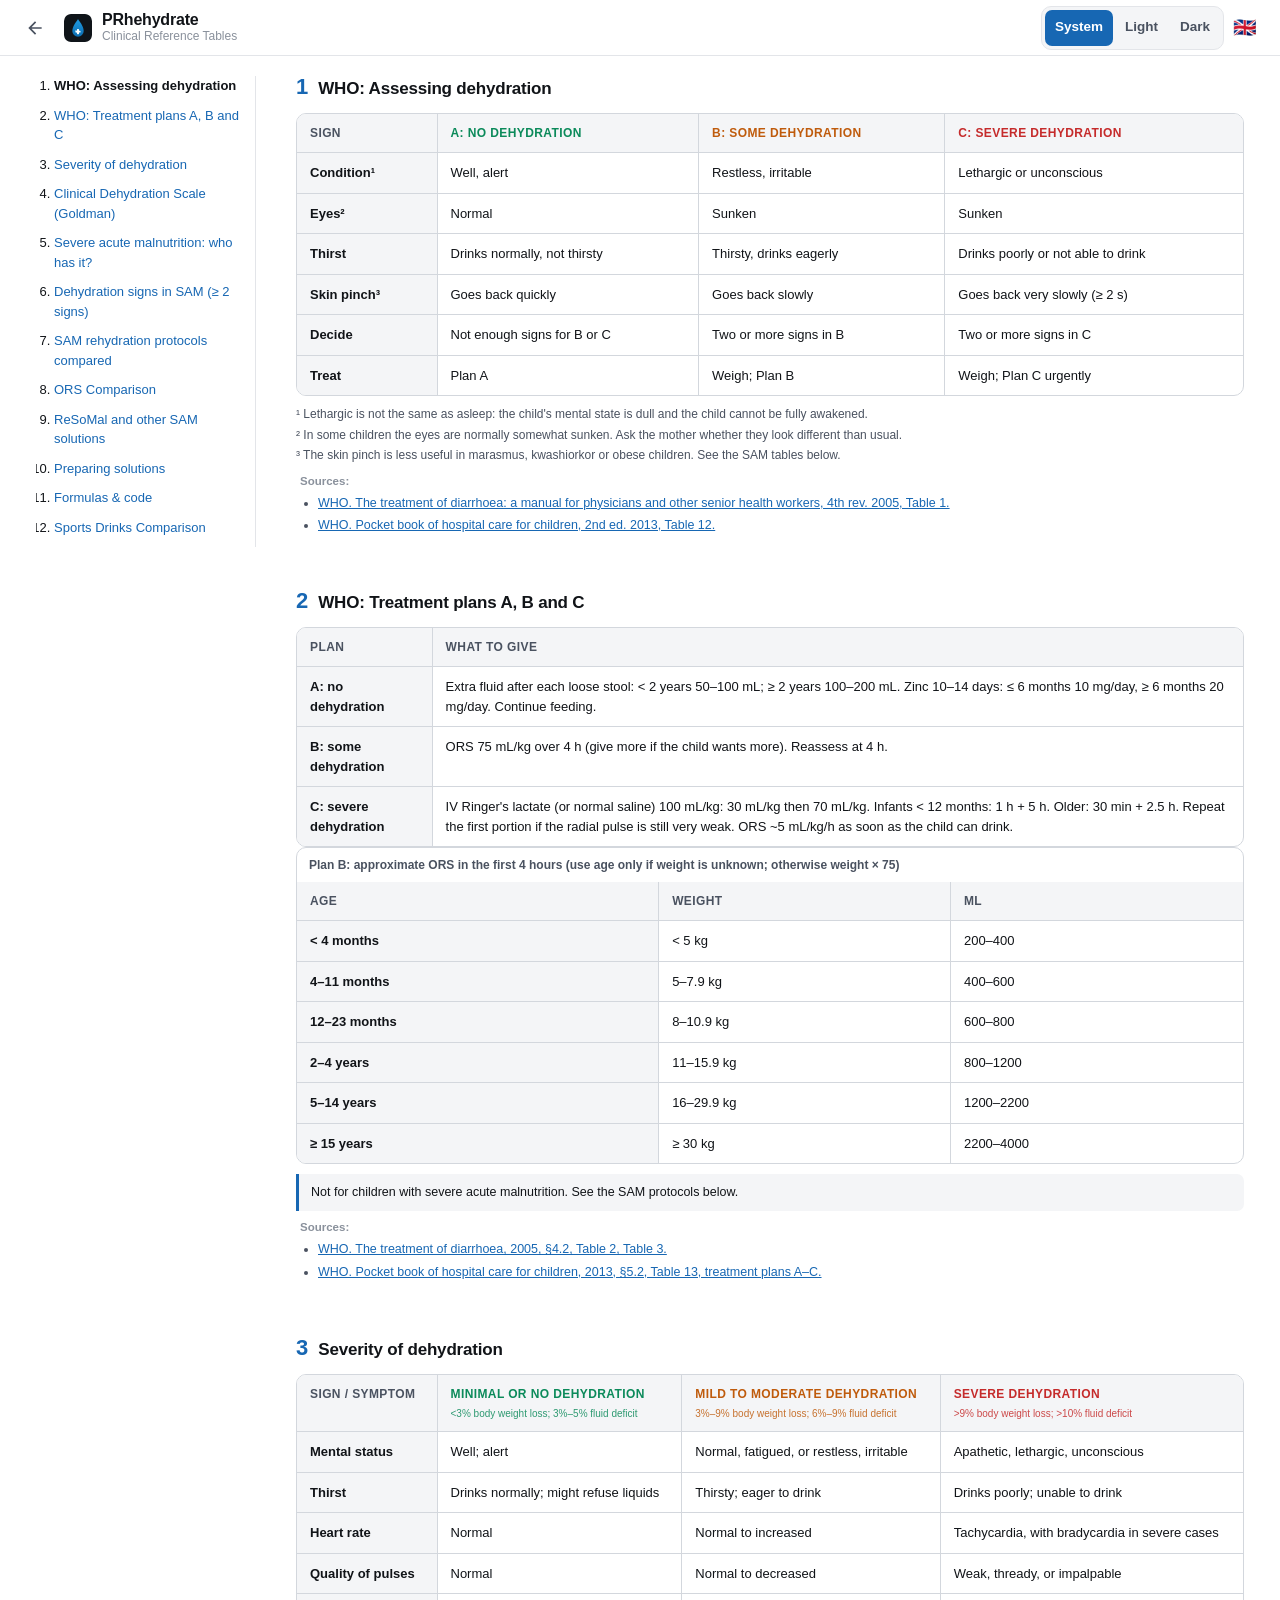
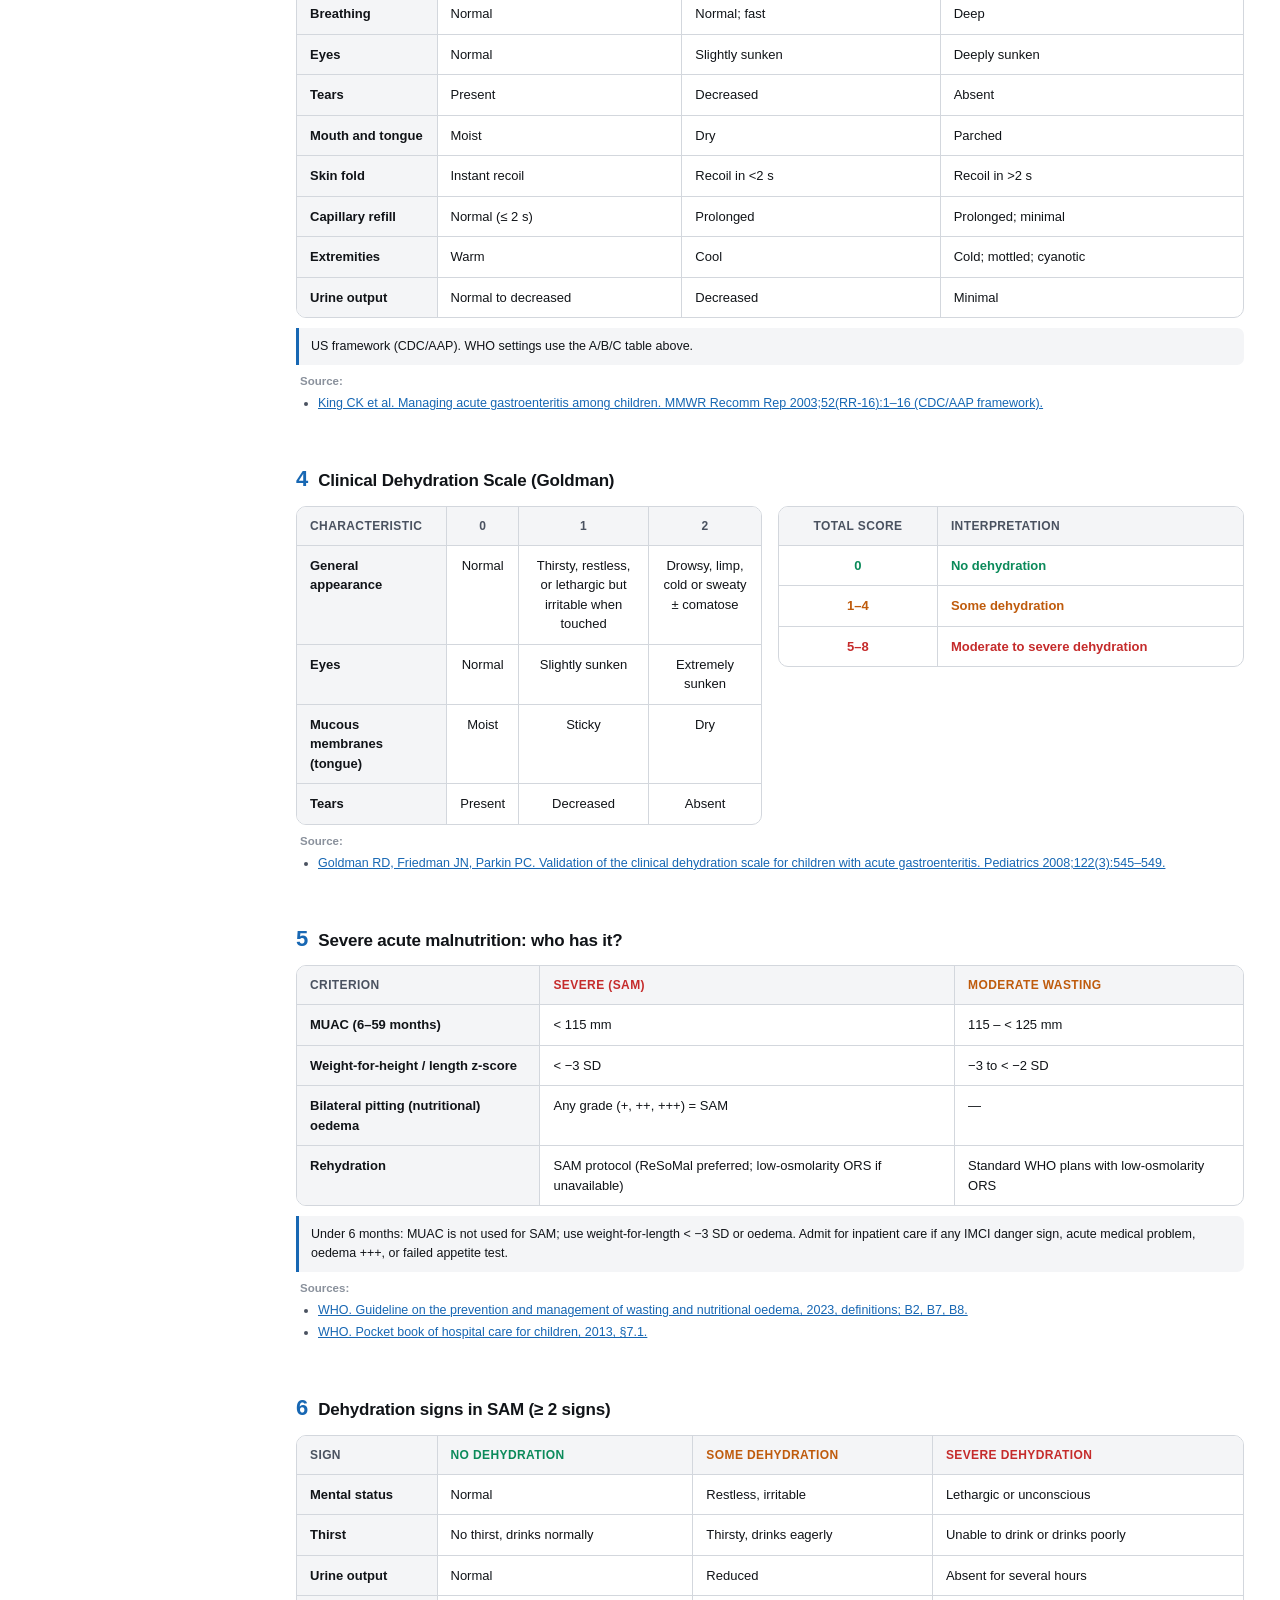
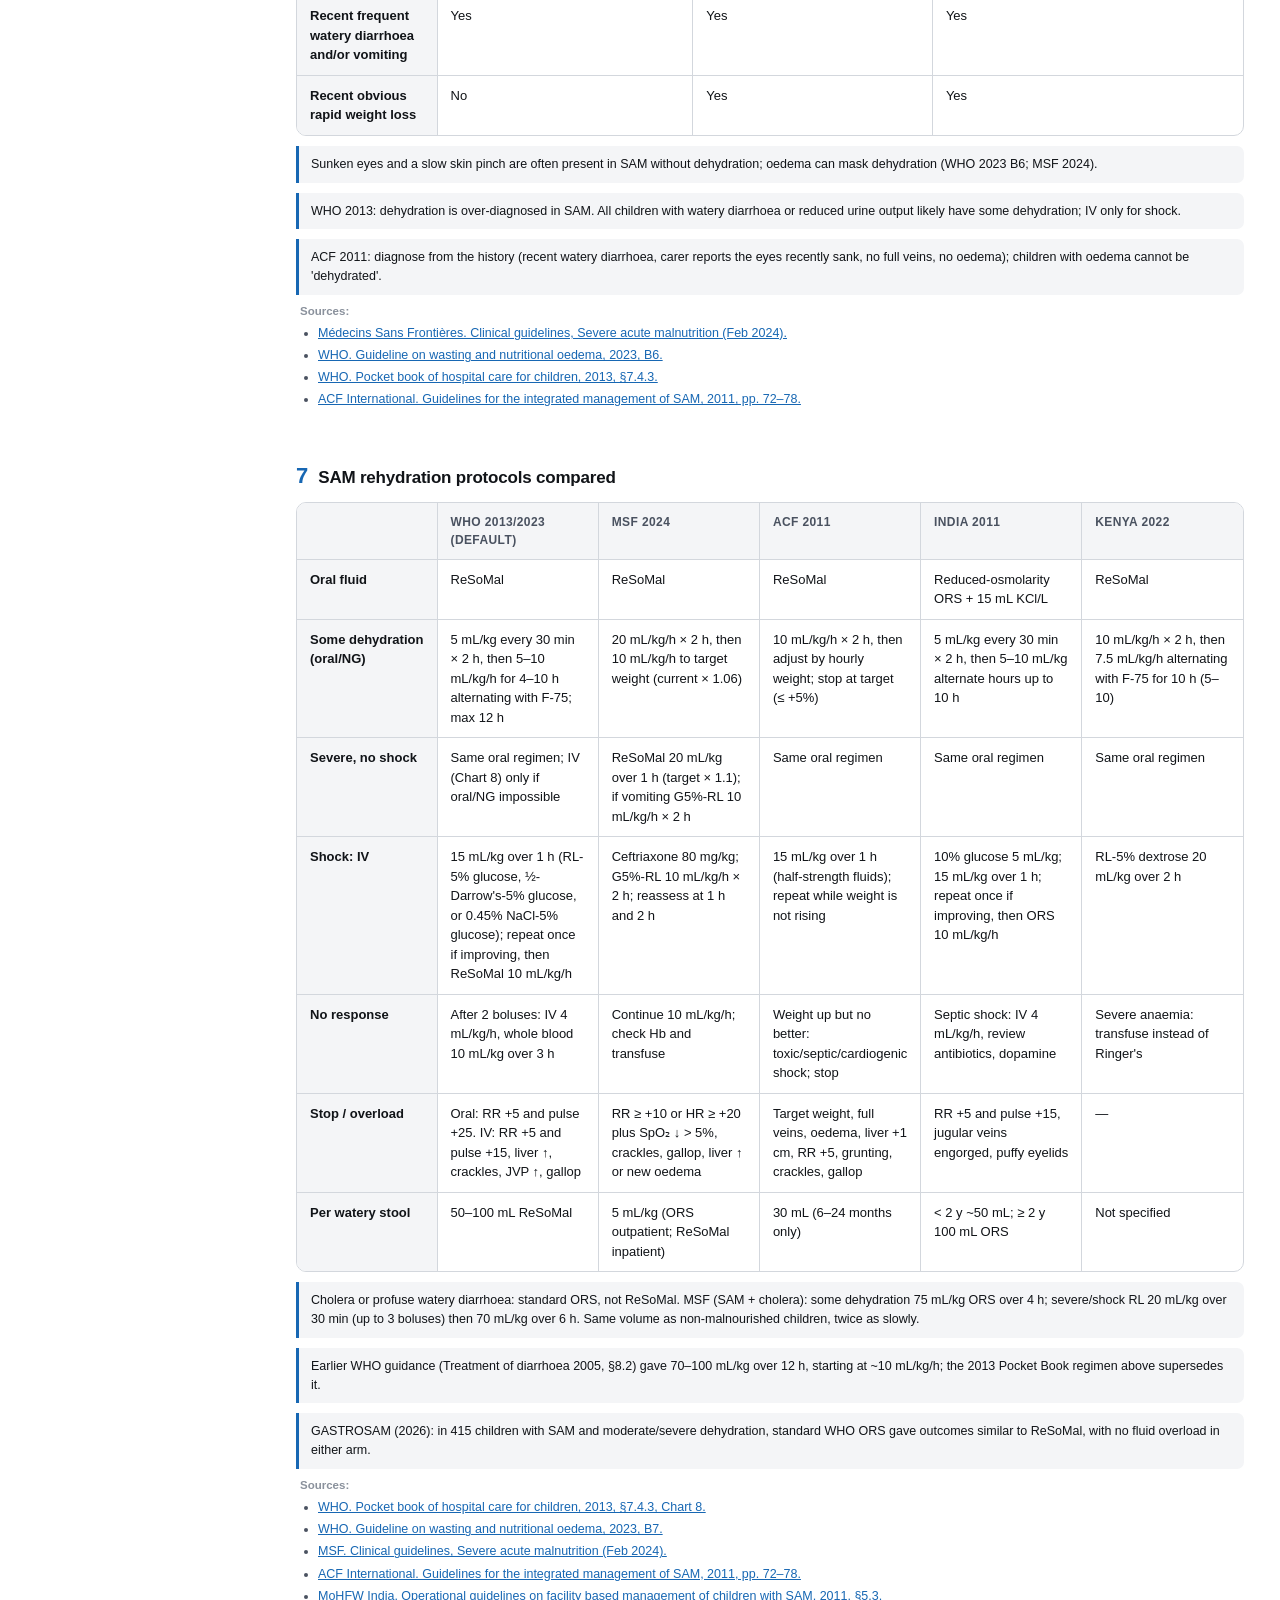
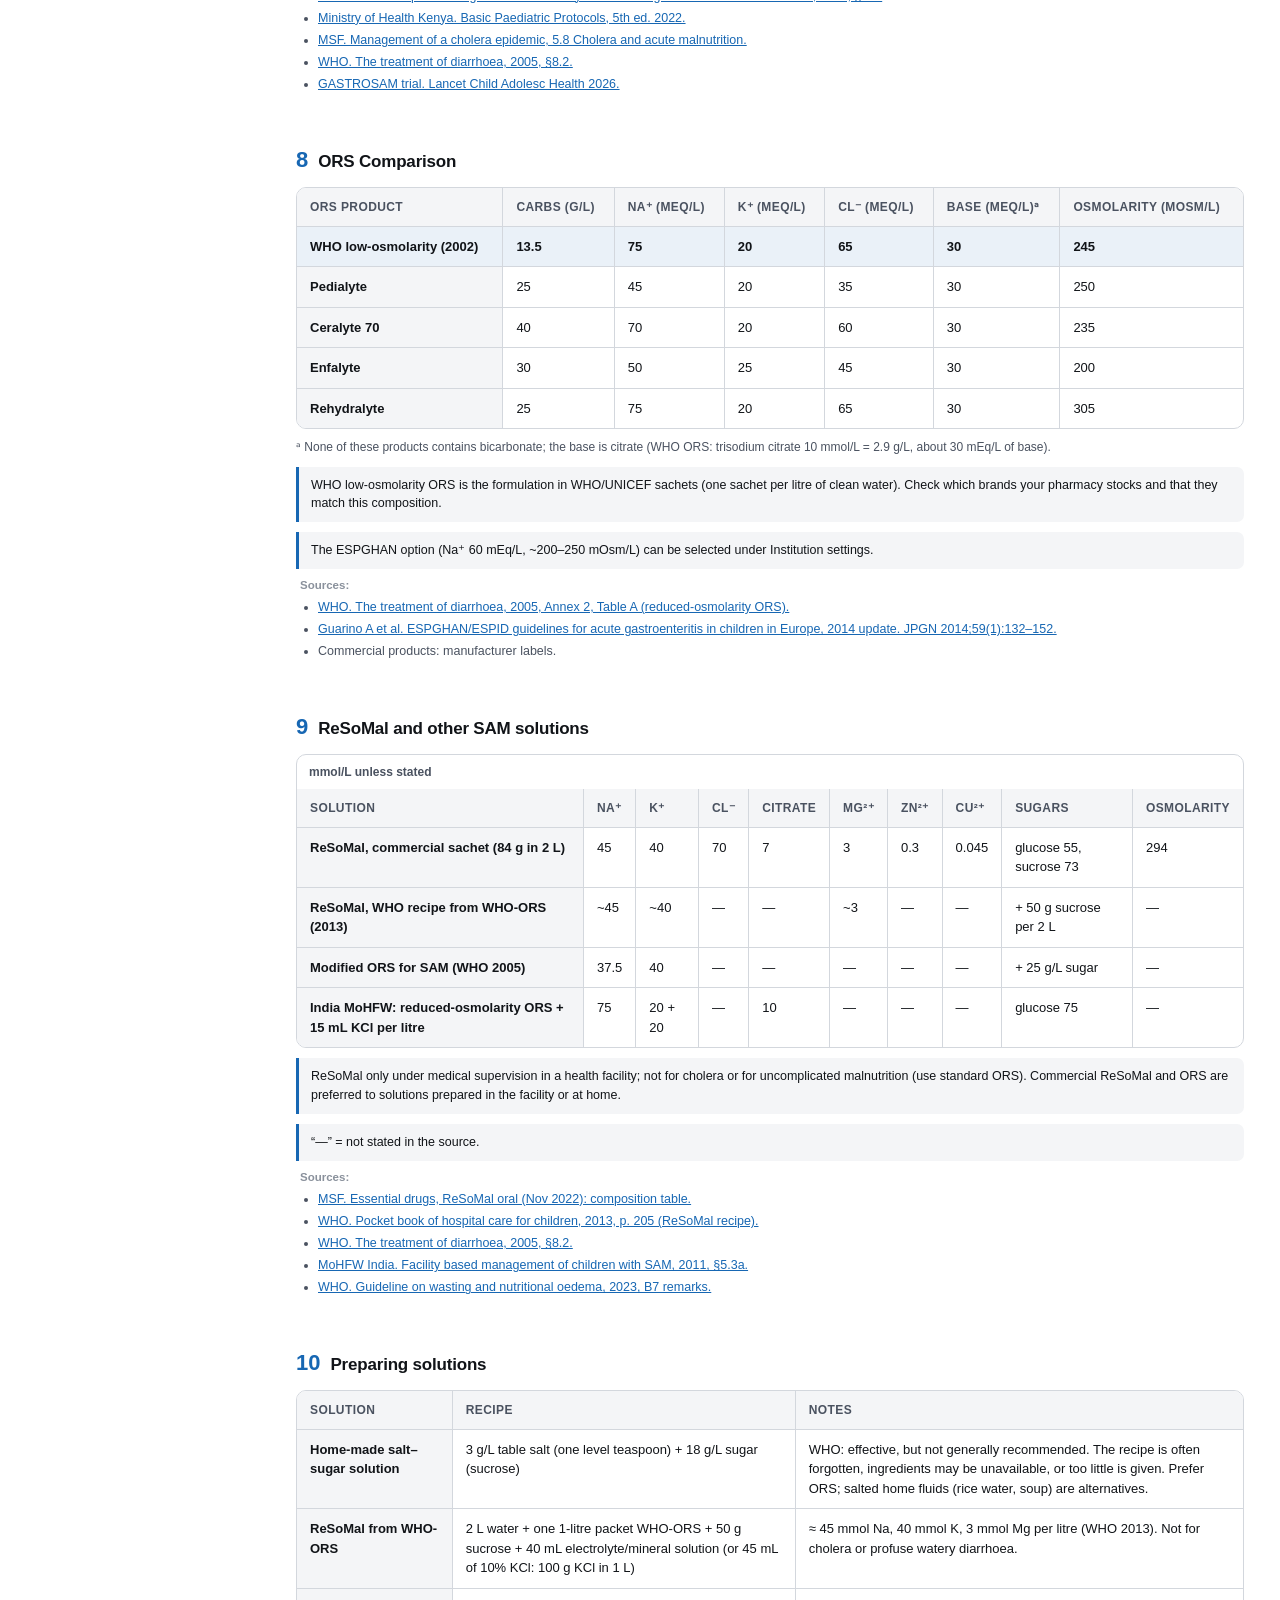
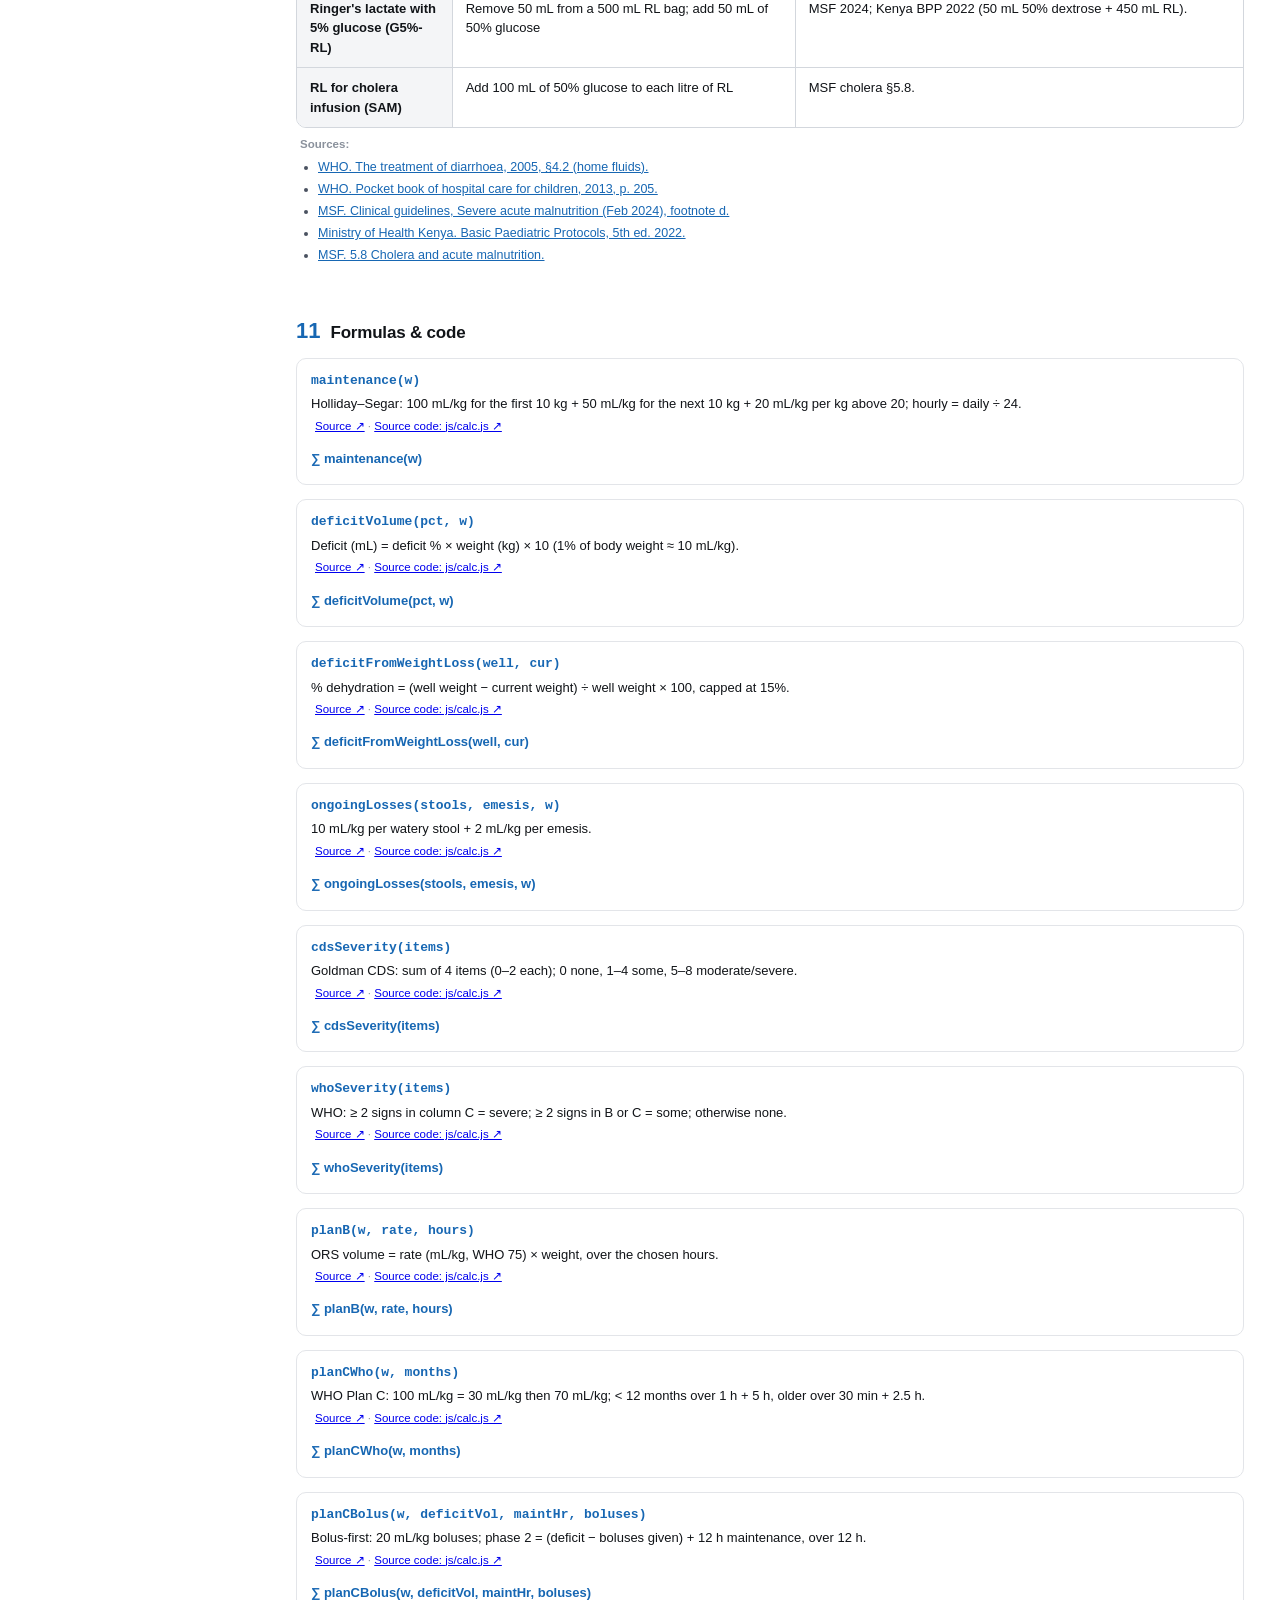
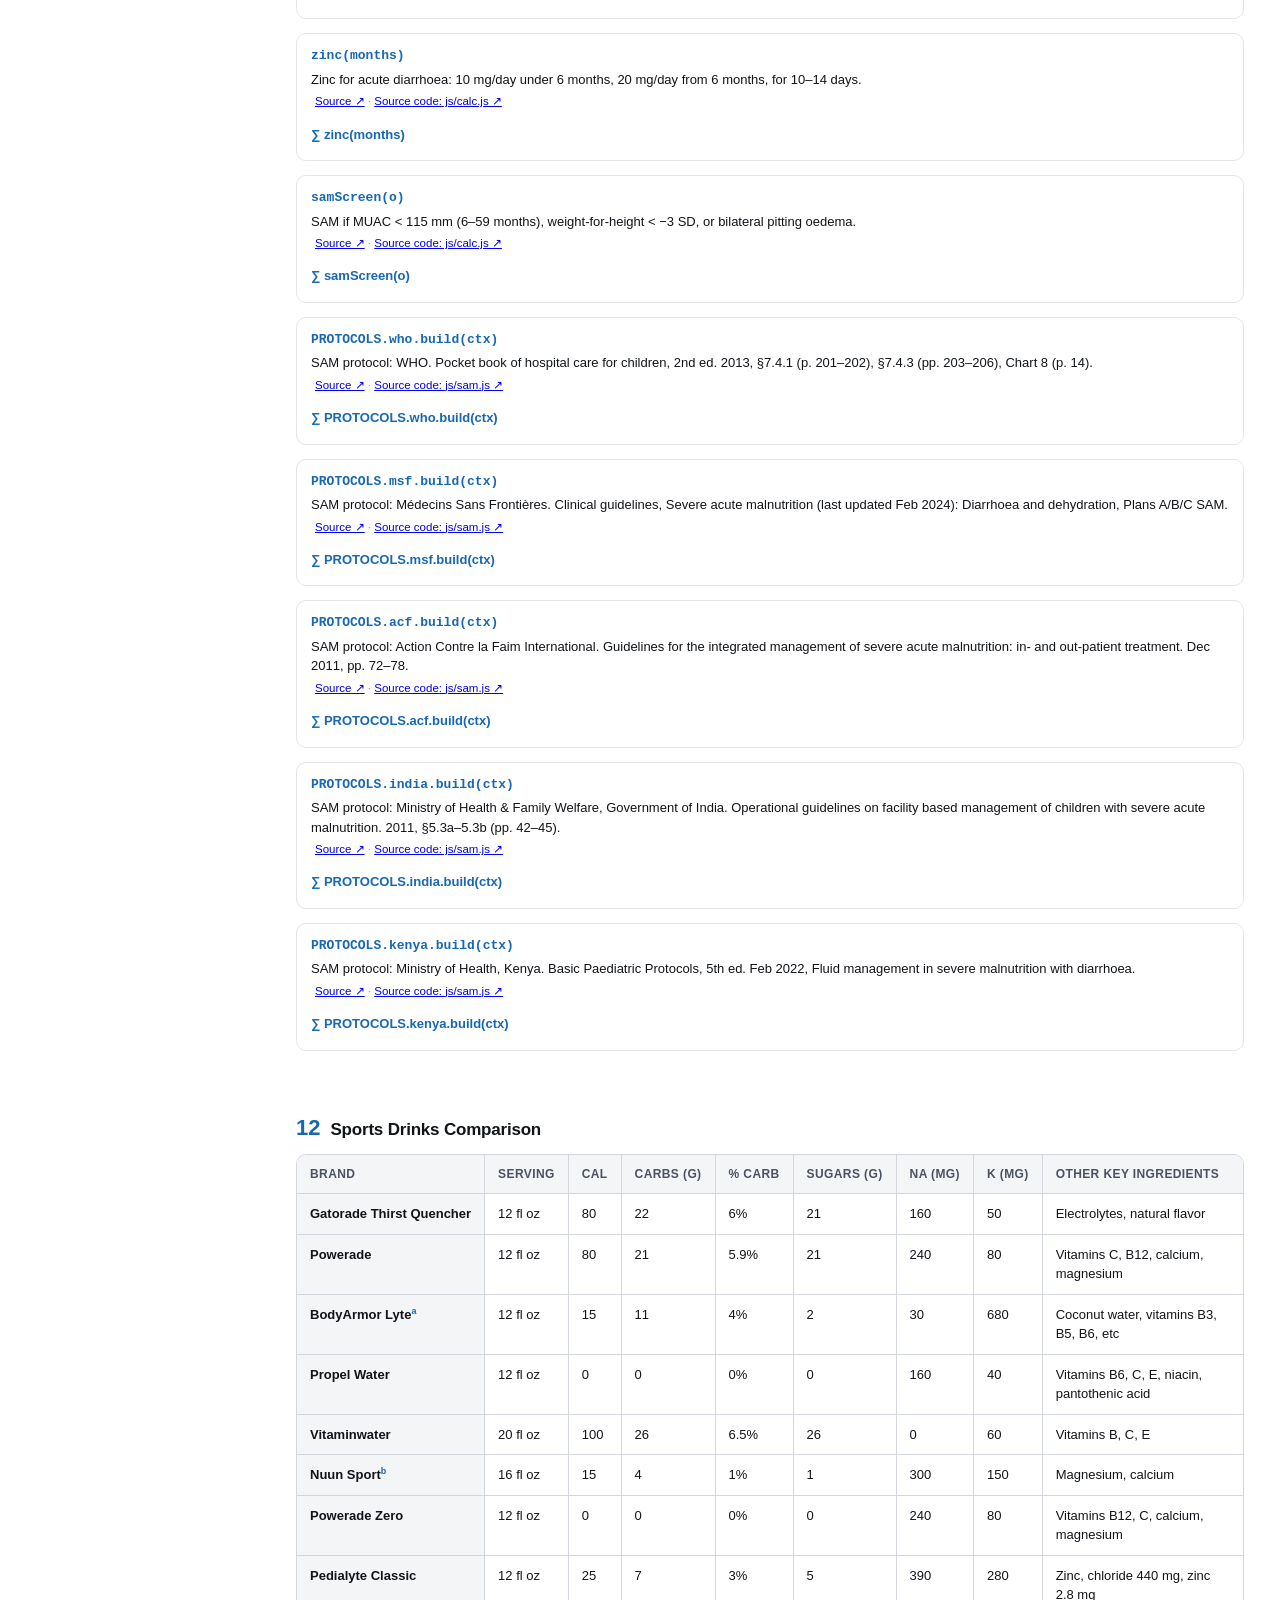
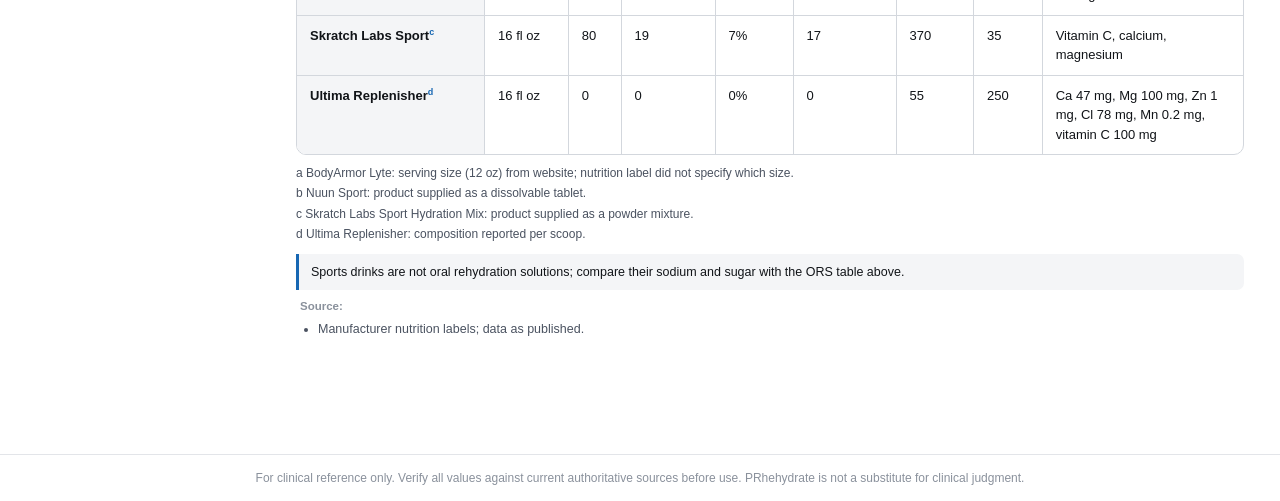
==== tables.html @ 84ca0a50 "v1.9.0: results pane — dose card, checklist, collapsible adjuncts/maintenance/maths, compact red fla" ====
<!DOCTYPE html>
<html lang="en" data-theme="dark">
<head>
  <meta charset="utf-8" />
  <meta name="viewport" content="width=device-width, initial-scale=1, viewport-fit=cover" />
  <meta name="color-scheme" content="light dark" />
  <meta name="theme-color" content="#000000" media="(prefers-color-scheme: dark)" />
  <meta name="theme-color" content="#ffffff" media="(prefers-color-scheme: light)" />
  <meta name="description" content="Clinical reference tables for pediatric dehydration assessment and rehydration, including severe acute malnutrition." />
  <title>Clinical Reference Tables · PRhehydrate</title>
  <link rel="manifest" href="manifest.webmanifest" />
  <link rel="icon" href="icon.svg" type="image/svg+xml" />
  <link rel="apple-touch-icon" href="icon.svg" />
  <link rel="stylesheet" href="css/styles.css?v=1.9.0" />
  <script>
    try { var th = localStorage.getItem("rh.theme") || "system";
      if (th === "system") th = matchMedia("(prefers-color-scheme: light)").matches ? "light" : "dark";
      document.documentElement.setAttribute("data-theme", th); } catch (e) {}
  </script>
</head>
<body>

  <header class="topbar">
    <div class="topbar-left">
      <a href="index.html" class="iconbtn" id="backBtn" aria-label="Back to calculator" title="Back to calculator">
        <svg viewBox="0 0 24 24" aria-hidden="true"><path d="M20 11H7.83l5.59-5.59L12 4l-8 8 8 8 1.41-1.41L7.83 13H20v-2z"/></svg>
      </a>
      <div class="brand">
        <img src="icon.svg" alt="" class="brand-mark" width="28" height="28" />
        <div class="brand-text">
          <span class="brand-name">PRhehydrate</span>
          <span class="brand-tag" id="pageTag">Clinical Reference Tables</span>
        </div>
      </div>
    </div>
    <nav class="topnav" id="topNav" aria-label="Theme and language">
      <div class="segmented small" id="themeSeg" role="group" aria-label="Color theme">
        <button class="seg" data-theme-val="system">System</button>
        <button class="seg" data-theme-val="light">Light</button>
        <button class="seg" data-theme-val="dark">Dark</button>
      </div>
      <button class="langtoggle" id="langBtn" aria-label="Change language">🇬🇧</button>
    </nav>
  </header>

  <div class="tables-page" id="tablesRoot"></div>

  <footer class="foot" id="footText">
    For clinical reference only. Verify all values against current authoritative sources before use. PRhehydrate is not a substitute for clinical judgment.
  </footer>

  <script>
    (function () {
      var STORAGE_KEY = 'rh.theme';

      function applyTheme(val) {
        var html = document.documentElement;
        if (val === 'light') {
          html.setAttribute('data-theme', 'light');
        } else if (val === 'dark') {
          html.setAttribute('data-theme', 'dark');
        } else {
          // system: remove explicit override, let CSS/media query decide
          var prefersDark = window.matchMedia('(prefers-color-scheme: dark)').matches;
          html.setAttribute('data-theme', prefersDark ? 'dark' : 'light');
        }
      }

      function syncSeg(val) {
        var btns = document.querySelectorAll('#themeSeg .seg');
        btns.forEach(function (btn) {
          var match = btn.getAttribute('data-theme-val') === val;
          btn.classList.toggle('active', match);
        });
      }

      function saved() { try { return localStorage.getItem(STORAGE_KEY) || 'system'; } catch (e) { return 'system'; } }

      // Restore saved theme on load
      applyTheme(saved());
      syncSeg(saved());

      // Wire segmented control
      document.getElementById('themeSeg').addEventListener('click', function (e) {
        var btn = e.target.closest('.seg[data-theme-val]');
        if (!btn) return;
        var val = btn.getAttribute('data-theme-val');
        try { localStorage.setItem(STORAGE_KEY, val); } catch (e2) {}
        applyTheme(val);
        syncSeg(val);
      });

      // React to system preference change when in "system" mode
      window.matchMedia('(prefers-color-scheme: dark)').addEventListener('change', function () {
        if (saved() === 'system') applyTheme('system');
      });
    })();
  </script>
  <script src="js/calc.js?v=1.9.0"></script>
  <script src="js/sam.js?v=1.9.0"></script>
  <script src="js/tables-kr.js?v=1.9.0"></script>
  <script src="js/tables-ru.js?v=1.9.0"></script>
  <script src="js/tables-zh.js?v=1.9.0"></script>
  <script src="js/tables.js?v=1.9.0"></script>

</body>
</html>
---- css/styles.css ----
/* PRhehydrate — styles. Theme via [data-theme]; mobile below 768 px. */
:root {
  --bg:          #000000;
  --bg-2:        #0f0f0f;   /* inputs, segmented track */
  --card:        #0c0c0c;   /* overlays (settings, sheet preview) */
  --card-2:      #161616;   /* hover / subtle fill */
  --card-hi:     rgba(255,255,255,0);
  --line:        #262626;
  --line-soft:   #1a1a1a;
  --tline:       #3a3a3a;   /* table rules */
  --text:        #f2f2f2;
  --text-2:      #a3a3a3;
  --text-3:      #6e6e6e;
  --accent:      #d6a645;   /* amber */
  --accent-2:    #c3922f;
  --accent-soft: rgba(214,166,69,.14);
  --on-accent:   #000000;
  --ok:          #4fc77d;
  --ok-soft:     rgba(79,199,125,.12);
  --warn:        #ec8a3c;
  --warn-soft:   rgba(236,138,60,.12);
  --danger:      #ff6b6b;
  --danger-soft: rgba(255,107,107,.12);
  --radius:      14px;
  --radius-s:    10px;
  --radius-xs:   7px;
  --shadow:      0 10px 40px rgba(0,0,0,.6);
  --shadow-s:    none;
  --topbar-h:    56px;
  --col-gap:     0px;
  --pad-x:       max(16px, env(safe-area-inset-left));
  color-scheme: dark;
}
:root[data-theme="light"] {
  --bg:          #ffffff;
  --bg-2:        #f4f5f7;
  --card:        #ffffff;
  --card-2:      #eef0f3;
  --card-hi:     rgba(255,255,255,0);
  --line:        #e3e5e9;
  --line-soft:   #eef0f2;
  --tline:       #d3d7dd;
  --text:        #111418;
  --text-2:      #4a5260;
  --text-3:      #8a919c;
  --accent:      #1767b3;
  --accent-2:    #11528f;
  --accent-soft: rgba(23,103,179,.09);
  --on-accent:   #ffffff;
  --ok:          #0b8a5a;
  --ok-soft:     rgba(11,138,90,.09);
  --warn:        #bf5b0c;
  --warn-soft:   rgba(191,91,12,.09);
  --danger:      #c52b2b;
  --danger-soft: rgba(197,43,43,.08);
  --shadow:      0 10px 40px rgba(17,20,24,.16);
  color-scheme: light;
}

/* ── reset ──────────────────────────────────────────────────── */
*, *::before, *::after { box-sizing: border-box; }
html, body { margin: 0; padding: 0; }
[hidden] { display: none !important; }
body {
  background: var(--bg);
  color: var(--text);
  font: 15px/1.5 -apple-system, BlinkMacSystemFont, "Segoe UI", Roboto,
        "Noto Sans KR", "Apple SD Gothic Neo", sans-serif;
  -webkit-font-smoothing: antialiased;
  min-height: 100dvh;
  display: flex;
  flex-direction: column;
}
button { font: inherit; color: inherit; }
:focus-visible { outline: 2px solid var(--accent); outline-offset: 2px; }

/* ── topbar ──────────────────────────────────────────────────── */
.topbar {
  position: sticky; top: 0; z-index: 20;
  height: var(--topbar-h);
  display: flex; align-items: center; justify-content: space-between;
  gap: 12px;
  padding: 0 var(--pad-x);
  background: color-mix(in srgb, var(--bg) 92%, transparent);
  backdrop-filter: blur(14px);
  -webkit-backdrop-filter: blur(14px);
  border-bottom: 1px solid var(--line);
}
.brand, .topbar-left { display: flex; align-items: center; gap: 10px; min-width: 0; }
.brand-mark { border-radius: 7px; flex: none; }
.brand-text { display: flex; flex-direction: column; min-width: 0; }
.brand-name { font-size: 16px; font-weight: 700; letter-spacing: -.2px; line-height: 1.2; color: var(--text); }
.brand-tag {
  font-size: 12px; color: var(--text-3); white-space: nowrap;
  overflow: hidden; text-overflow: ellipsis; line-height: 1.3;
}
.inst-tag { color: var(--text-2); font-weight: 600; }
.inst-tag:not([hidden]) + .app-tag { display: none; }

.topnav { display: flex; align-items: center; gap: 2px; flex: none; }
.iconbtn {
  display: grid; place-items: center; width: 38px; height: 38px;
  border: 0; border-radius: 10px; background: transparent;
  color: var(--text-2); cursor: pointer; transition: color .15s, background .15s;
}
.iconbtn svg { width: 20px; height: 20px; fill: currentColor; }
.iconbtn:hover { background: var(--card-2); color: var(--text); }
.langtoggle {
  height: 38px; min-width: 38px; padding: 0 6px; border-radius: 10px;
  border: 0; background: transparent;
  font-size: 19px; line-height: 1; cursor: pointer;
}
.langtoggle:hover { background: var(--card-2); }

/* ── layout ──────────────────────────────────────────────────── */
.layout {
  flex: 1;
  width: 100%; max-width: 1240px; margin: 0 auto;
  display: grid;
  grid-template-columns: minmax(300px, 380px) minmax(0, 1fr);
  align-items: start;
  padding: 0 var(--pad-x);
}
.col { min-width: 0; }
.col-input {
  position: sticky; top: var(--topbar-h);
  max-height: calc(100dvh - var(--topbar-h));
  overflow-y: auto; overscroll-behavior: contain;
  padding: 24px 28px 0 0;
  border-right: 1px solid var(--line);
  scrollbar-width: thin; scrollbar-color: var(--line) transparent;
}
.col-results { padding: 24px 0 48px 36px; }
@media (min-width: 768px) and (max-width: 1023px) {
  .layout { grid-template-columns: 300px minmax(0, 1fr); }
  .col-input { padding-right: 20px; }
  .col-results { padding-left: 24px; }
}

/* ── sections ── */
.card { background: none; border: 0; padding: 0; box-shadow: none; }
.card-h { margin: 0 0 16px; font-size: 20px; font-weight: 700; letter-spacing: -.3px; color: var(--text); }
.sub-h { margin: 0 0 4px; font-size: 13px; font-weight: 700; color: var(--text); }

/* ── fields ──────────────────────────────────────────────────── */
.grid2 { display: grid; grid-template-columns: 1fr 1fr; gap: 12px; }
.field { display: flex; flex-direction: column; gap: 6px; margin-bottom: 18px; }
.field.full { width: 100%; margin-bottom: 0; }
.field-l { font-size: 13px; font-weight: 600; color: var(--text-2); }
.hint { font-size: 12.5px; color: var(--text-3); margin: 0; line-height: 1.45; }

.inputwrap {
  display: flex; align-items: stretch;
  background: var(--bg-2); border: 1px solid var(--line); border-radius: var(--radius-s);
  transition: border-color .15s, box-shadow .15s;
}
.inputwrap:focus-within { border-color: var(--accent); box-shadow: 0 0 0 3px var(--accent-soft); }
input[type="number"], input[type="text"], select {
  width: 100%; min-width: 0; height: 44px;
  background: var(--bg-2); color: var(--text);
  border: 1px solid var(--line); border-radius: var(--radius-s);
  padding: 0 12px; font: inherit; font-size: 16px; outline: none;
  transition: border-color .15s, box-shadow .15s;
  -webkit-appearance: none; appearance: none;
}
input[type="number"]:focus, input[type="text"]:focus, select:focus {
  border-color: var(--accent); box-shadow: 0 0 0 3px var(--accent-soft);
}
input::placeholder { color: var(--text-3); }
.inputwrap input { border: 0; background: transparent; box-shadow: none !important; }
.suffix, .suffix-select {
  display: grid; place-items: center; padding: 0 12px; flex: none;
  color: var(--text-3); font-size: 14px; font-weight: 600;
}
.suffix-select {
  width: auto; height: auto; border: 0; border-left: 1px solid var(--line);
  border-radius: 0; background: transparent; cursor: pointer; padding: 0 12px;
  font-size: 14px;
}
.suffix-select:focus { box-shadow: none; }
select:not(.suffix-select) {
  padding-right: 32px;
  background-image: linear-gradient(45deg, transparent 50%, var(--text-3) 50%), linear-gradient(-45deg, transparent 50%, var(--text-3) 50%);
  background-position: right 16px center, right 11px center;
  background-size: 5px 5px; background-repeat: no-repeat;
}
.range { width: 100%; padding: 10px 0; accent-color: var(--accent); }
input[type="number"]::-webkit-inner-spin-button, input[type="number"]::-webkit-outer-spin-button { -webkit-appearance: none; margin: 0; }
input[type="number"] { -moz-appearance: textfield; }

/* ── segmented ───────────────────────────────────────────────── */
.segmented {
  display: flex; flex-wrap: wrap; gap: 2px;
  background: var(--bg-2); padding: 3px;
  border-radius: var(--radius-s); border: 1px solid var(--line);
}
.segmented:not(#langSeg) { flex-wrap: nowrap; }
.segmented .seg { flex: 1 1 auto; }
#langSeg .seg { padding: 6px 8px; font-size: 18px; line-height: 1; min-width: 36px; }
.method-seg { display: grid; grid-template-columns: 1fr 1fr; }
.seg {
  min-height: 36px; padding: 6px 10px; border: 0; border-radius: var(--radius-xs);
  background: transparent; color: var(--text-2);
  font-size: 13.5px; font-weight: 600; cursor: pointer;
  transition: background .12s, color .12s; text-align: center; line-height: 1.25;
}
.seg:hover { color: var(--text); background: var(--card-2); }
.seg.active { background: var(--accent); color: var(--on-accent); }
.method-seg .seg { white-space: normal; overflow-wrap: anywhere; }

/* ── SAM screen ──────────────────────────────────────────────── */
.sam-screen { margin: 4px 0 22px; padding-top: 18px; border-top: 1px solid var(--line); }
.sam-screen[hidden] { display: none; }
.sam-screen > .hint { margin-bottom: 14px; }
.sam-muac .inputwrap { max-width: 180px; }
.sam-status { display: flex; flex-direction: column; gap: 3px; margin: -4px 0 4px; font-size: 13px; line-height: 1.45; }
.sam-status:empty { display: none; }
.sam-status strong { font-weight: 700; }
.sam-status.st-pos strong        { color: var(--danger); }
.sam-status.st-neg strong        { color: var(--ok); }
.sam-status.st-incomplete strong { color: var(--text-2); }
.sam-extra { margin-top: 16px; }
.sam-extra[hidden] { display: none; }
.sam-warn { margin: 0 0 16px; padding-left: 10px; border-left: 2px solid var(--warn); color: var(--text-2); }

/* ── severity method + scales ────────────────────────────────── */
.method-seg + * { margin-top: 0; }
.method-panel { margin: 0 0 8px; padding-top: 14px; border-top: 1px solid var(--line); }
.method-panel > .sub-h { display: none; }
.scale { display: flex; flex-direction: column; gap: 18px; margin-top: 14px; }
.scale-item > .si-label { display: block; font-size: 13px; font-weight: 600; color: var(--text-2); margin-bottom: 6px; }
.opts { display: flex; flex-direction: column; gap: 2px; }
.opt {
  display: flex; gap: 12px; align-items: center;
  min-height: 42px; padding: 8px 12px; border-radius: var(--radius-xs);
  cursor: pointer; transition: background .12s;
}
.opt:hover { background: var(--card-2); }
.opt input[type="radio"] { margin: 0; accent-color: var(--accent); flex: none; width: 18px; height: 18px; cursor: pointer; }
.opt.sel { background: var(--accent-soft); }
.opt-t  { font-size: 14.5px; color: var(--text); flex: 1; line-height: 1.35; }
.opt-pt { font-size: 12px; font-weight: 700; color: var(--text-3); flex: none; font-variant-numeric: tabular-nums; }
.opt.sel .opt-pt { color: var(--accent); }
.scorebar {
  display: flex; justify-content: space-between; align-items: baseline;
  margin-top: 14px; padding-top: 12px; border-top: 1px solid var(--line);
  font-size: 13px; font-weight: 600; color: var(--text-2);
}
.scorebar strong { font-size: 20px; color: var(--text); font-variant-numeric: tabular-nums; }

/* ── ongoing losses ──────────────────────────────────────────── */
.losses { margin: 6px 0 0; border-top: 1px solid var(--line); }
.losses summary {
  cursor: pointer; padding: 14px 0; font-size: 13.5px; font-weight: 600;
  color: var(--text-2); list-style: none; display: flex; align-items: center; gap: 8px;
}
.losses summary::-webkit-details-marker { display: none; }
.losses summary::before {
  content: ''; width: 7px; height: 7px; flex: none;
  border-right: 1.5px solid currentColor; border-bottom: 1.5px solid currentColor;
  transform: rotate(-45deg); transition: transform .15s;
}
.losses[open] summary::before { transform: rotate(45deg); }
.losses[open] summary { color: var(--text); }
.losses .grid2 { margin-top: 2px; }
.losses > .hint { margin: -6px 0 14px; }

/* ── buttons ─────────────────────────────────────────────────── */
.actions {
  position: sticky; bottom: 0; z-index: 5;
  display: flex; gap: 10px; margin: 8px 0 0; padding: 14px 0 24px;
  background: linear-gradient(to bottom, transparent, var(--bg) 14px);
}
.btn {
  appearance: none; display: inline-flex; align-items: center; justify-content: center; gap: 6px;
  min-height: 44px; padding: 0 18px; border-radius: var(--radius-s);
  border: 1px solid var(--line); background: transparent; color: var(--text);
  font-size: 15px; font-weight: 600; cursor: pointer; white-space: nowrap;
  transition: background .12s, border-color .12s, color .12s;
}
.btn:hover { background: var(--card-2); }
.btn.small { min-height: 36px; padding: 0 14px; font-size: 13.5px; }
.btn.primary { background: var(--accent); border-color: var(--accent); color: var(--on-accent); }
.btn.primary:hover { background: var(--accent-2); border-color: var(--accent-2); }
.actions .btn.primary { flex: 1; }
.btn.ghost:hover { border-color: var(--text-3); }

/* ── results ─────────────────────────────────────────────────── */
.results-head { display: flex; justify-content: flex-end; }
.results-head:has(.results-btns > :not([hidden])) { margin-bottom: 18px; }
.empty { color: var(--text-3); font-size: 15px; padding: 56px 8px; text-align: center; line-height: 1.6; margin: 0; }
.sam-msg { color: var(--text-2); }

.plan-inst { color: var(--text-3); font-size: 13px; font-weight: 600; margin-bottom: 14px; }

/* severity */
.sev-banner { margin: 0 0 6px; }
.sev-banner .sev-name { font-size: 26px; font-weight: 750; line-height: 1.2; letter-spacing: -.4px; }
.sev-banner .sev-sub  { font-size: 13px; color: var(--text-3); margin-top: 4px; }
.sev-none .sev-name { color: var(--ok); }
.sev-some .sev-name { color: var(--warn); }
.sev-severe .sev-name, .sev-sam .sev-name { color: var(--danger); }
.sam-note { color: var(--text-3); margin: 4px 0 0; }

/* metrics */
.metrics {
  display: grid; grid-template-columns: repeat(auto-fit, minmax(128px, 1fr));
  gap: 16px 24px; margin: 22px 0 6px; padding: 18px 0; border-block: 1px solid var(--line);
}
.metric .m-l { font-size: 12.5px; color: var(--text-3); font-weight: 500; line-height: 1.3; }
.metric .m-v { font-size: 24px; font-weight: 700; margin-top: 4px; line-height: 1.1; font-variant-numeric: tabular-nums; letter-spacing: -.3px; }
.metric .m-v small { font-size: 13px; font-weight: 500; color: var(--text-3); letter-spacing: 0; }

/* plan */
.plan { margin: 30px 0 0; }
.plan-head { font-size: 19px; font-weight: 700; letter-spacing: -.2px; color: var(--text); margin-bottom: 4px; }
.plan-dose {
  margin: 14px 0 12px; padding: 12px 16px; border-radius: var(--radius-s);
  background: var(--accent-soft); border-left: 4px solid var(--accent);
  font-size: 19px; font-weight: 700; line-height: 1.35; color: var(--text);
}
.plan ul { margin: 8px 0 0; padding-left: 20px; }
.plan .group ul { margin: 0 0 10px; }
.plan li { margin: 7px 0; font-size: 14.5px; line-height: 1.5; color: var(--text); }
.plan li::marker { color: var(--text-3); }
.plan-phase { margin: 24px 0 0; }
.plan-phase-label {
  font-size: 12px; font-weight: 700; text-transform: uppercase; letter-spacing: .06em;
  color: var(--text-3); padding-bottom: 8px; border-bottom: 1px solid var(--line);
}
.plan-phase.tone-danger .plan-phase-label { color: var(--danger); }
.plan-phase.tone-warn   .plan-phase-label { color: var(--warn); }
.plan-calc {
  margin: 12px 0 8px; padding: 2px 0 2px 14px; border-left: 3px solid var(--line);
  font-size: 15px; line-height: 1.5; color: var(--text);
}
.bolus-given { display: flex; flex-direction: column; gap: 6px; margin: 14px 0 4px; font-size: 13px; font-weight: 600; color: var(--text-2); }
.bolus-given .set-select { max-width: 420px; }

/* red flags */
.redflags { margin: 28px 0 0; padding-left: 14px; border-left: 3px solid var(--danger); }
.redflags h4 { margin: 0 0 6px; font-size: 14px; font-weight: 700; color: var(--danger); }
.redflags ul { margin: 0; padding-left: 18px; }
.redflags li { font-size: 13.5px; margin: 3px 0; color: var(--text-2); break-inside: avoid; }
@media (min-width: 640px) { .redflags ul { columns: 2; column-gap: 28px; } }

/* collapsible groups */
.group { margin: 18px 0 0; border-top: 1px solid var(--line); }
.group > summary {
  cursor: pointer; list-style: none; padding: 12px 0; font-size: 13px; font-weight: 700;
  text-transform: uppercase; letter-spacing: .06em; color: var(--text-2);
  display: flex; align-items: center; gap: 8px;
}
.group > summary::-webkit-details-marker { display: none; }
.group > summary::before {
  content: ''; width: 7px; height: 7px; flex: none;
  border-right: 1.5px solid currentColor; border-bottom: 1.5px solid currentColor;
  transform: rotate(-45deg); transition: transform .15s;
}
.group[open] > summary::before { transform: rotate(45deg); }
.group[open] > summary { color: var(--text); }
.group > :not(summary) { margin-top: 0; }
.group .metrics { margin: 0 0 6px; padding: 6px 0 14px; border: 0; }
.group.adjuncts { margin-top: 20px; }
.group.adjuncts li { color: var(--text-2); }

.note { font-size: 13px; color: var(--text-3); margin: 10px 0 0; line-height: 1.5; }
.sam-evidence { margin-top: 24px; padding-left: 14px; border-left: 3px solid var(--line); color: var(--text-2); }
.sam-sources, .set-sources { font-size: 12.5px; }
.sam-sources h4 { margin: 24px 0 6px; font-size: 12px; font-weight: 700; text-transform: uppercase; letter-spacing: .06em; color: var(--text-3); }
.src-list { margin: 0; padding-left: 18px; }
.src-list li { margin: 4px 0; font-size: 12.5px; line-height: 1.45; color: var(--text-2); }
.src-list a, .work-list a, .wk-foot a, .prose a { color: var(--accent); overflow-wrap: anywhere; }
.set-sources .src-list { width: 100%; }

/* show the maths */
.working { margin: 10px 0 0; }
.working > summary {
  display: inline-flex; cursor: pointer; padding: 4px 0; font-size: 13px; font-weight: 600;
  color: var(--accent); list-style: none;
}
.working > summary::-webkit-details-marker { display: none; }
.working > summary::before { content: "∑\00a0"; }
.work-list { list-style: none; margin: 6px 0 0; padding: 0; border-top: 1px solid var(--line); }
.work-list li {
  display: flex; flex-wrap: wrap; align-items: baseline; gap: 2px 10px;
  padding: 8px 0; border-bottom: 1px solid var(--line-soft); font-size: 13px;
}
.wk-l { font-weight: 600; color: var(--text); min-width: 9em; }
.wk-x { font-family: ui-monospace, SFMono-Regular, Menlo, Consolas, monospace; font-size: 12.5px; color: var(--text); overflow-wrap: anywhere; }
.wk-f { flex-basis: 100%; font-size: 12px; color: var(--text-3); }
.wk-src { font-size: 12px; }
.wk-foot { margin: 0; padding: 8px 0 4px; font-size: 12px; color: var(--text-3); line-height: 1.5; }

/* ── footer ──────────────────────────────────────────────────── */
.foot {
  text-align: center; font-size: 12px; color: var(--text-3);
  padding: 14px var(--pad-x) max(14px, env(safe-area-inset-bottom));
  border-top: 1px solid var(--line);
}

/* ── overlay / sheet ─────────────────────────────────────────── */
.overlay {
  position: fixed; inset: 0; z-index: 50;
  background: rgba(0,0,0,.6);
  display: grid; place-items: end center;
}
:root[data-theme="light"] .overlay { background: rgba(17,20,24,.35); }
.overlay[hidden] { display: none; }
.sheet {
  position: relative; width: 100%; max-width: 620px; max-height: 92dvh;
  overflow-y: auto; overscroll-behavior: contain;
  background: var(--card); border: 1px solid var(--line); border-bottom: 0;
  border-radius: var(--radius) var(--radius) 0 0;
  padding: 22px max(20px, env(safe-area-inset-left)) max(28px, env(safe-area-inset-bottom));
  box-shadow: var(--shadow);
  animation: slideUp .2s cubic-bezier(.2,.7,0,1);
  scrollbar-width: thin; scrollbar-color: var(--line) transparent;
}
@media (min-width: 768px) {
  .overlay { place-items: center; padding: 24px; }
  .sheet { border-radius: var(--radius); border-bottom: 1px solid var(--line); padding: 26px 28px 30px; }
}
@keyframes slideUp { from { transform: translateY(16px); opacity: 0; } to { transform: none; opacity: 1; } }
.sheet-close {
  position: absolute; top: 14px; right: 14px;
  width: 36px; height: 36px; border-radius: 50%;
  border: 0; background: var(--card-2);
  color: var(--text-2); font-size: 14px; cursor: pointer;
  display: grid; place-items: center;
}
.sheet-close:hover { color: var(--text); }
.panel h2 { margin: 0 0 16px; font-size: 20px; font-weight: 700; letter-spacing: -.3px; color: var(--text); padding-right: 44px; }

/* ── prose (edu / about) ─────────────────────────────────────── */
.prose h3 { font-size: 15px; margin: 22px 0 6px; color: var(--text); font-weight: 700; }
.prose p  { font-size: 14.5px; margin: 0 0 8px; line-height: 1.6; color: var(--text-2); }
.prose ul, .prose ol { padding-left: 20px; margin: 6px 0; }
.prose li { font-size: 13.5px; margin: 6px 0; color: var(--text-2); }
.dedication { border-left: 3px solid var(--accent); padding: 2px 0 2px 14px; margin: 12px 0; }
.dedication p { font-style: italic; color: var(--text); margin: 0; }
.status-pill { display: inline-block; padding: 3px 10px; border-radius: 20px; font-size: 12px; font-weight: 600; }
.status-pill.on  { background: var(--ok-soft);   color: var(--ok); }
.status-pill.off { background: var(--warn-soft); color: var(--warn); }

/* ── settings ────────────────────────────────────────────────── */
.set-section-h {
  margin: 28px 0 2px; font-size: 12px; font-weight: 700;
  text-transform: uppercase; letter-spacing: .06em; color: var(--text-3);
}
.setrow {
  display: flex; align-items: center; justify-content: space-between;
  gap: 10px 14px; padding: 12px 0; border-bottom: 1px solid var(--line-soft); flex-wrap: wrap;
}
.setrow.last { border-bottom: none; }
.setrow > span:first-child { font-size: 14.5px; font-weight: 500; flex: 1; min-width: 0; color: var(--text); }
.setrow .field { margin-bottom: 0; width: 100%; }
.set-select { font-size: 14px; height: 40px; min-width: 0; flex: 1; max-width: 260px; }
.set-pct-wrap { display: flex; align-items: center; gap: 6px; }
.set-num { width: 76px; height: 40px; font-size: 15px; text-align: right; }
.set-pct-sym { font-weight: 600; color: var(--text-3); }
.version-line { margin-top: 18px; font-size: 12px; color: var(--text-3); }
.link-out { flex: 1; min-width: 0; font-size: 12.5px; font-family: ui-monospace, SFMono-Regular, Menlo, Consolas, monospace; }

.toast {
  position: fixed; left: 50%; bottom: max(20px, env(safe-area-inset-bottom)); transform: translateX(-50%);
  max-width: calc(100% - 32px); z-index: 60;
  padding: 11px 16px; border-radius: var(--radius-s);
  background: var(--text); color: var(--bg);
  box-shadow: var(--shadow); font-size: 14px; font-weight: 500;
}
.toast[hidden] { display: none; }

/* ── mobile ── */
@media (max-width: 767px) {
  .layout { display: block; padding: 0 var(--pad-x); }
  .col-input { position: static; max-height: none; overflow: visible; padding: 20px 0 0; border-right: 0; }
  .col-results { padding: 28px 0 40px; border-top: 1px solid var(--line); scroll-margin-top: var(--topbar-h); }
  .card-h { font-size: 19px; }
  .actions { margin: 4px calc(-1 * var(--pad-x)) 0; padding: 12px var(--pad-x) max(12px, env(safe-area-inset-bottom)); border-top: 1px solid var(--line); background: var(--bg); }
  .results-head { flex-wrap: wrap; }
  .sev-banner .sev-name { font-size: 23px; }
  .metric .m-v { font-size: 22px; }
  .metrics { grid-template-columns: 1fr 1fr; }
}
@media (max-width: 400px) {
  .app-tag { display: none; }
  .brand-name { font-size: 15px; }
  .grid2 { gap: 10px; }
}

@media print {
  .topbar, .topnav, .actions, .foot, .overlay, .toast, .bolus-given select,
  .losses summary, .results-btns, .col-input { display: none !important; }
  :root { --bg: #fff; --text: #000; --text-2: #222; --text-3: #555; --line: #bbb; --line-soft: #ddd; }
  body { background: #fff !important; color: #000; font-size: 13px; }
  .layout { display: block; max-width: none; padding: 0; }
  .col-results { padding: 0; border: 0; }
  .sev-banner, .plan-phase, .redflags, .metrics { break-inside: avoid; }
}

/* ── bedside sheet: mm/pt, fits A4 and Letter ── */
.results-btns { display: flex; gap: 8px; flex-wrap: wrap; justify-content: flex-end; }
.results-btns .btn, .bs-bar .btn { flex: none; }
.plan-inst { display: flex; align-items: center; gap: 10px; }
.plan-inst:empty { display: none; }
.plan-inst-logo { height: 28px; width: auto; max-width: 90px; object-fit: contain; flex: none; }
.logo-row { display: flex; align-items: center; gap: 10px; flex-wrap: wrap; }
.logo-preview {
  height: 48px; width: auto; max-width: 160px; object-fit: contain;
  background: #fff; border-radius: var(--radius-xs); padding: 4px;
}
.logo-pick { cursor: pointer; }
.sheet.wide { max-width: 920px; }
.bs-bar { display: flex; align-items: center; gap: 12px; flex-wrap: wrap; padding-right: 44px; margin-bottom: 8px; }
.bs-bar h2 { margin: 0; flex: 1; }
.bs-preview {
  margin-top: 12px; overflow-x: auto; -webkit-overflow-scrolling: touch;
  background: var(--card-2); border-radius: var(--radius-s); padding: 12px;
}
.bs-paper { background: #fff; min-width: 660px; padding: 28px 30px; }
#printSheet { display: none; }

.bs { font: 10.5pt/1.35 system-ui, -apple-system, "Segoe UI", Roboto, Arial, sans-serif; color: #000; background: #fff; }
.bs * { color: #000; }
.bs ul { margin: 0; padding-left: 5mm; }
.bs li { margin: 0 0 .8mm; }
.bs-sec { margin: 0 0 3.5mm; }
.bs-h { font-size: 11pt; font-weight: 900; text-transform: uppercase; letter-spacing: .03em; margin: 0 0 1.5mm; break-after: avoid; }
.bs-note { font-size: 8.5pt; margin: 0 0 1.5mm; }
.bs-rule { font-size: 10.5pt; font-weight: 700; margin: 0 0 1.5mm; }

.bs-top { display: flex; align-items: center; gap: 4mm; border-bottom: 2.5px solid #000; padding-bottom: 2.5mm; margin-bottom: 3mm; }
.bs-logo { height: 16mm; width: auto; max-width: 40mm; object-fit: contain; flex: none; }
.bs-inst { flex: 1; min-width: 0; }
.bs-inst-n { font-size: 13pt; font-weight: 800; line-height: 1.2; }
.bs-inst-d { font-size: 10.5pt; }
.bs-title { font-size: 15pt; font-weight: 900; text-transform: uppercase; letter-spacing: .02em; text-align: right; }

.bs-pt { display: grid; grid-template-columns: repeat(6, 1fr); border-top: 1.5px solid #000; border-left: 1.5px solid #000; margin-bottom: 3.5mm; break-inside: avoid; }
.bs-f { grid-column: span 2; border-right: 1.5px solid #000; border-bottom: 1.5px solid #000; padding: 1mm 2mm; min-height: 11mm; }
.bs-f.wide { grid-column: span 4; }
.bs-fl { display: block; font-size: 7.5pt; font-weight: 700; text-transform: uppercase; letter-spacing: .03em; }
.bs-fv { display: block; font-size: 11pt; font-weight: 700; line-height: 1.25; }

.bs-stop { border: 2.5px solid #000; padding: 2mm 3mm; break-inside: avoid; }
.bs-stop li { font-size: 10pt; }
.bs-orders li { font-size: 10pt; }
.bs-oh { font-size: 10pt; font-weight: 800; margin: 1.5mm 0 .8mm; }

.bs-table { width: 100%; border-collapse: collapse; table-layout: fixed; }
.bs-table thead { display: table-header-group; }
.bs-table tr { break-inside: avoid; }
.bs-table th, .bs-table td { border: 1px solid #000; padding: 1.2mm 1.5mm; vertical-align: top; text-align: left; }
.bs-table th { font-size: 8pt; font-weight: 800; line-height: 1.2; vertical-align: bottom; }
.bs-table td { height: 9mm; font-size: 10pt; }
.bs-tl .c-when { width: 23mm; white-space: nowrap; font-weight: 700; font-variant-numeric: tabular-nums; }
.bs-tl .c-time { width: 17mm; }
.bs-tl .c-amount { width: 19mm; }
.bs-tl .c-weight { width: 14mm; }
.bs-tl .c-pulse { width: 13mm; }
.bs-tl .c-rr { width: 14mm; }
.bs-tl .c-urine { width: 13mm; }
.bs-tl .c-init { width: 12mm; }
.bs-tl .r-head td { height: auto; font-weight: 800; font-size: 10.5pt; border-top: 2.5px solid #000; padding-top: 1.6mm; }
.bs-tl .r-check td { border-top: 2.5px solid #000; }
.bs-tl .r-check .c-give { font-weight: 700; }
.bs-tl .r-opt td { height: auto; padding-left: 4mm; }
.bs-tl .r-blank td { height: 10mm; }
.bs-vol { font-size: 12pt; font-weight: 900; white-space: nowrap; }
.bs-cum { display: block; font-size: 8pt; }
.bs-ifn { display: block; font-size: 9.5pt; margin-top: .6mm; }

.bs-pair { display: grid; grid-template-columns: 1fr 1fr; gap: 4mm; align-items: start; }
.bs-pair > :only-child { grid-column: 1 / -1; }
.bs-loss, .bs-zinc, .bs-change { break-inside: avoid; }
.bs-ltable td { height: 8mm; }
.bs-ltable .c-ltime { width: 16mm; }
.bs-ltable .c-lsv { width: 22mm; }
.bs-ltable td.c-lsv { text-align: center; font-weight: 800; white-space: pre; }
.bs-ltable .c-lgiven { width: 19mm; }
.bs-ltable .c-linit { width: 12mm; }
.bs-zgrid { display: grid; grid-template-columns: repeat(7, minmax(0, 1fr)); border-top: 1px solid #000; border-left: 1px solid #000; }
.bs-zday { border-right: 1px solid #000; border-bottom: 1px solid #000; height: 15mm; padding: .8mm 1mm; }
.bs-zday.zopt { border-right-style: dashed; border-bottom-style: dashed; }
.bs-zd { display: block; font-size: 9pt; font-weight: 800; }
.bs-zl { display: block; font-size: 6.5pt; }
.bs-change td { height: 10mm; }
.bs-change .c-chwhen { width: 28mm; }
.bs-change .c-chplan { width: 32mm; }
.bs-change td.c-chplan { text-align: center; font-weight: 800; white-space: pre; }
.bs-change .c-chsign { width: 30mm; }
.bs-foot { border-top: 1px solid #000; margin-top: 3mm; padding-top: 1.5mm; font-size: 7.5pt; }

@page { margin: 12mm; }
@media print {
  :root { color-scheme: light; }
  html, body { background: #fff !important; }
  html.print-sheet body > *:not(#printSheet) { display: none !important; }
  html.print-sheet body { display: block !important; background: #fff !important; padding: 0 !important; }
  html.print-sheet #printSheet { display: block !important; }
}

/* ══ tables.html ══ */

/* ── page wrapper ────────────────────────────────────────────── */
.tables-page {
  max-width: 980px;
  width: 100%; min-width: 0;
  margin: 0 auto;
  padding: 20px var(--pad-x) 60px;
}

/* ── section wrapper ─────────────────────────────────────────── */
.ref-section {
  margin: 0 0 52px;
}

/* ── section heading ─────────────────────────────────────────── */
.ref-section-h {
  display: flex;
  align-items: baseline;
  gap: 10px;
  flex-wrap: wrap;
  margin: 0 0 14px;
}
.ref-num {
  font-size: 22px;
  font-weight: 900;
  color: var(--accent);
  line-height: 1;
  flex: none;
}
.ref-label {
  font-size: 17px;
  font-weight: 800;
  color: var(--text);
  letter-spacing: -.2px;
  line-height: 1.2;
}

/* ── table scroll wrapper ────────────────────────────────────── */
.ref-table-wrap {
  position: relative;
  overflow-x: auto;
  -webkit-overflow-scrolling: touch;
  border: 1px solid var(--tline);
  border-radius: var(--radius-s);
}

/* ── table base ──────────────────────────────────────────────── */
.ref-table {
  width: 100%;
  border-collapse: collapse;
  font-size: 13px;
}
.ref-table th,
.ref-table td {
  padding: 10px 13px;
  border-bottom: 1px solid var(--tline);
  vertical-align: top;
  text-align: left;
}
.ref-table thead th {
  background: var(--bg-2);
  font-size: 12px;
  font-weight: 700;
  text-transform: uppercase;
  letter-spacing: .4px;
  color: var(--text-2);
  white-space: nowrap;
}
.ref-table th + th, .ref-table td + td { border-left: 1px solid var(--tline); }
.ref-table tbody tr:hover td {
  background: var(--card-hi);
}
.ref-table tbody tr:last-child td {
  border-bottom: none;
}

/* ── severity column headers (Table 1) ───────────────────────── */
.th-none { color: var(--ok) !important; }
.th-some { color: var(--warn) !important; }
.th-severe { color: var(--danger) !important; }
.col-sign { width: 140px; }
/* first column = row label, same in every table */
.ref-table tbody tr:not([class]) td:first-child { background: var(--bg-2); color: var(--text); font-weight: 600; }

/* ── CDS interpretation rows (Table 2) ───────────────────────── */
.cds-none td {
  color: var(--ok);
  font-weight: 600;
}
.cds-some td {
  color: var(--warn);
  font-weight: 600;
}
.cds-severe td {
  color: var(--danger);
  font-weight: 600;
}

/* ── highlighted row (Table 3 — WHO standard) ────────────────── */
.ref-row-hl td {
  background: var(--accent-soft);
  font-weight: 600;
}

/* ── CDS grid (two sub-tables side by side) ──────────────────── */
.cds-grid {
  display: grid;
  grid-template-columns: 1fr 1fr;
  gap: 16px;
  align-items: start;
}
@media (max-width: 680px) {
  .cds-grid {
    grid-template-columns: 1fr;
  }
}

/* ── sticky brand column (Table 4) ──────────────────────────── */
.ref-table .sticky-col {
  position: sticky;
  left: 0;
  z-index: 1;
  white-space: nowrap;
}
.ref-table thead .sticky-col {
  background: var(--bg-2);
  z-index: 2;
}

/* ── source / footnotes ──────────────────────────────────────── */
.ref-source {
  font-size: 11.5px;
  color: var(--text-3);
  margin: 8px 0 0;
  padding-left: 4px;
  line-height: 1.5;
}
.ref-footnotes {
  font-size: 11.5px;
  color: var(--text-3);
  margin: 10px 0 0;
  list-style: none;
  padding: 0;
}
.ref-footnotes li {
  margin: 4px 0;
  line-height: 1.5;
}
.ref-footnotes li::before {
  content: attr(data-note) " ";
  font-weight: 700;
  color: var(--accent);
}

/* ── sup in table cells ──────────────────────────────────────── */
.ref-table sup {
  font-size: 9px;
  color: var(--accent);
  font-weight: 700;
  vertical-align: super;
  line-height: 0;
}

/* ── th small text override ──────────────────────────────────── */
.ref-table thead th small {
  display: block;
  font-weight: 500;
  font-size: 10px;
  text-transform: none;
  letter-spacing: 0;
  margin-top: 3px;
  opacity: .85;
  white-space: normal;
}
.th-none small, .th-some small, .th-severe small {
  opacity: .8;
}

/* ── responsive table font ───────────────────────────────────── */
@media (max-width: 480px) {
  .ref-table {
    font-size: 12px;
  }
  .ref-table th,
  .ref-table td {
    padding: 8px 10px;
  }
}


.ref-toc {
  margin: 4px 0 32px; padding: 12px 16px 12px 34px;
  border: 1px solid var(--line); border-radius: var(--radius-s);
  background: var(--card); columns: 2 220px; column-gap: 24px;
}
.ref-toc li { font-size: 13px; margin: 3px 0; break-inside: avoid; }
.ref-toc a { color: var(--accent); text-decoration: none; }
.ref-toc a:hover { text-decoration: underline; }
.ref-section { scroll-margin-top: calc(var(--topbar-h) + 12px); }
.ref-caption {
  caption-side: top; text-align: left; padding: 8px 12px;
  font-size: 12px; font-weight: 700; color: var(--text-2);
}
.ref-wide { min-width: 820px; }
.ref-wide:has(th.col-sign) { table-layout: fixed; }
.ref-wide thead th { white-space: normal; }
.ref-toc a.active { color: var(--text); font-weight: 600; }

/* desktop: contents as a fixed sidebar */
@media (min-width: 1024px) {
  .tables-page {
    max-width: 1240px; display: grid;
    grid-template-columns: 220px minmax(0, 1fr); column-gap: 40px; align-items: start;
  }
  .tables-page > * { grid-column: 2; }
  .tables-page > .ref-toc {
    grid-column: 1; grid-row: 1 / span 30;
    position: sticky; top: calc(var(--topbar-h) + 20px);
    max-height: calc(100dvh - var(--topbar-h) - 40px); overflow-y: auto;
    margin: 0; padding: 0 0 0 18px; columns: auto;
    border: 0; border-right: 1px solid var(--line); border-radius: 0; background: none;
  }
  .tables-page > .ref-toc li { margin: 0 0 10px; padding-right: 12px; }
}
.ref-note {
  margin: 10px 0 0; padding: 9px 12px; font-size: 12.5px; line-height: 1.5;
  color: var(--text); background: var(--bg-2);
  border-left: 3px solid var(--accent); border-radius: 0 var(--radius-xs) var(--radius-xs) 0;
}
.ref-footnotes-plain { margin: 10px 0 0; padding: 0; list-style: none; }
.ref-footnotes-plain li { font-size: 12px; color: var(--text-2); margin: 3px 0; line-height: 1.45; }
.ref-source .src-list { margin-top: 4px; }
.formula {
  margin: 0 0 14px; padding: 12px 14px;
  border: 1px solid var(--line); border-radius: var(--radius-s); background: var(--card);
}
.formula-h {
  margin: 0 0 4px; font-size: 13px;
  font-family: ui-monospace, SFMono-Regular, Menlo, Consolas, monospace; color: var(--accent);
}
.formula-d { margin: 0 0 4px; font-size: 13px; line-height: 1.5; color: var(--text); }
.formula .ref-source { margin-top: 2px; }
.code-block {
  margin: 0; padding: 10px 12px; overflow-x: auto; max-height: 420px;
  font-size: 11.5px; line-height: 1.45; color: var(--text);
  font-family: ui-monospace, SFMono-Regular, Menlo, Consolas, monospace;
}
@media (max-width: 480px) {
  /* tables page top bar: fit theme + language controls on a phone */
  .topnav #themeSeg .seg { padding: 6px 7px; font-size: 11px; }
  #backBtn + .brand .brand-mark { display: none; }
}
.cds-grid > div { min-width: 0; }
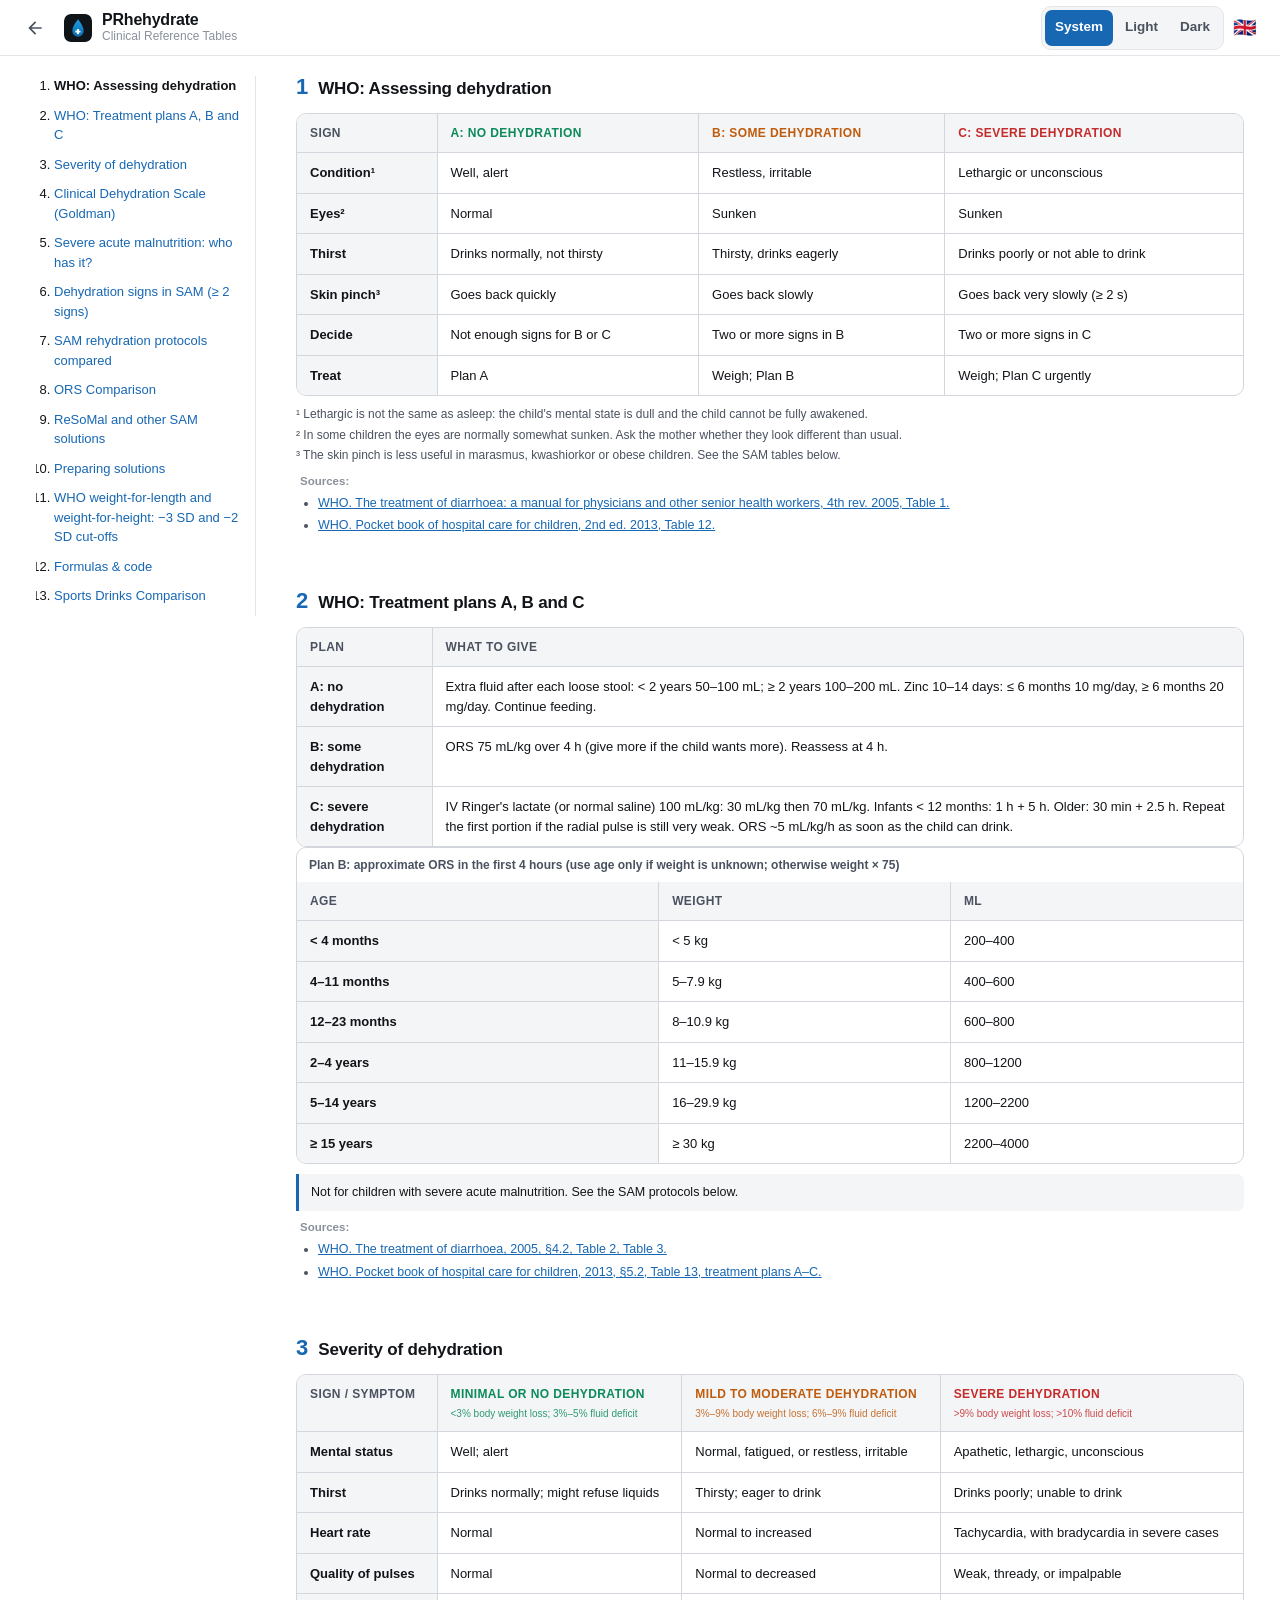
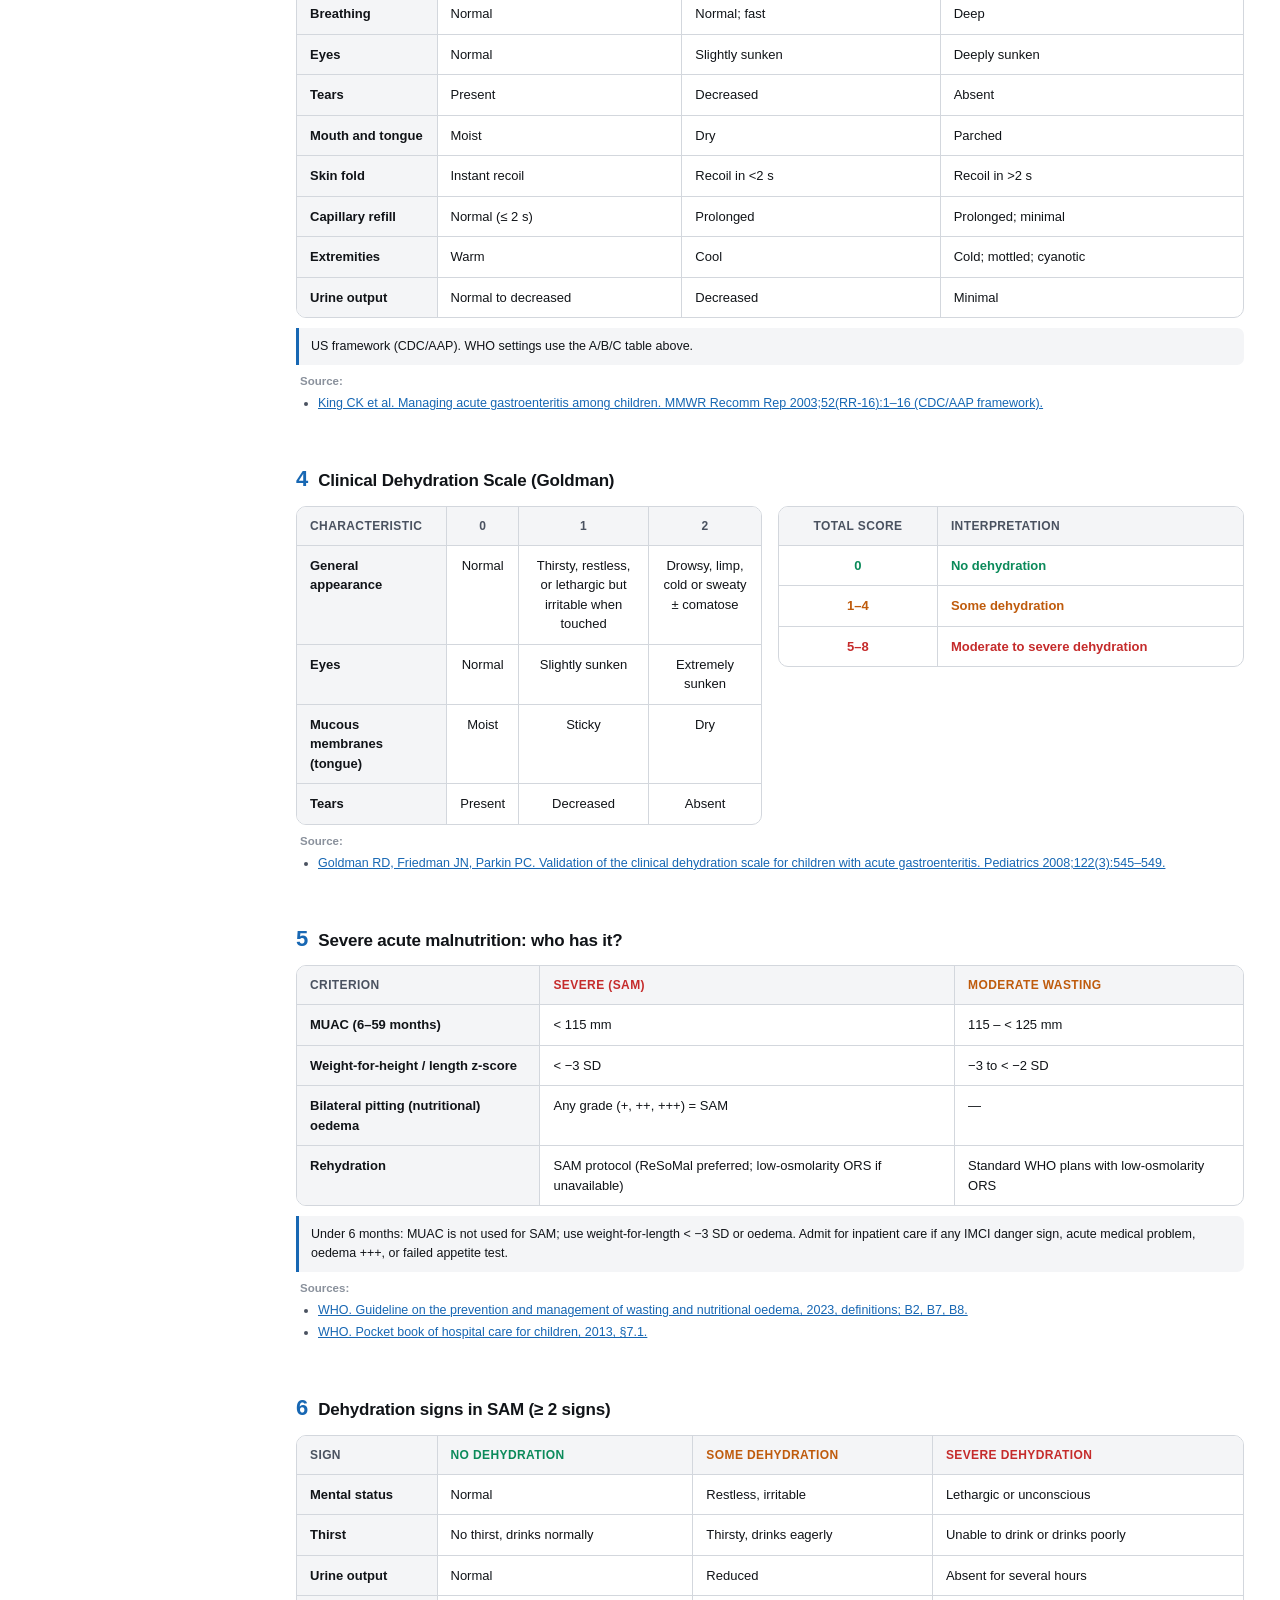
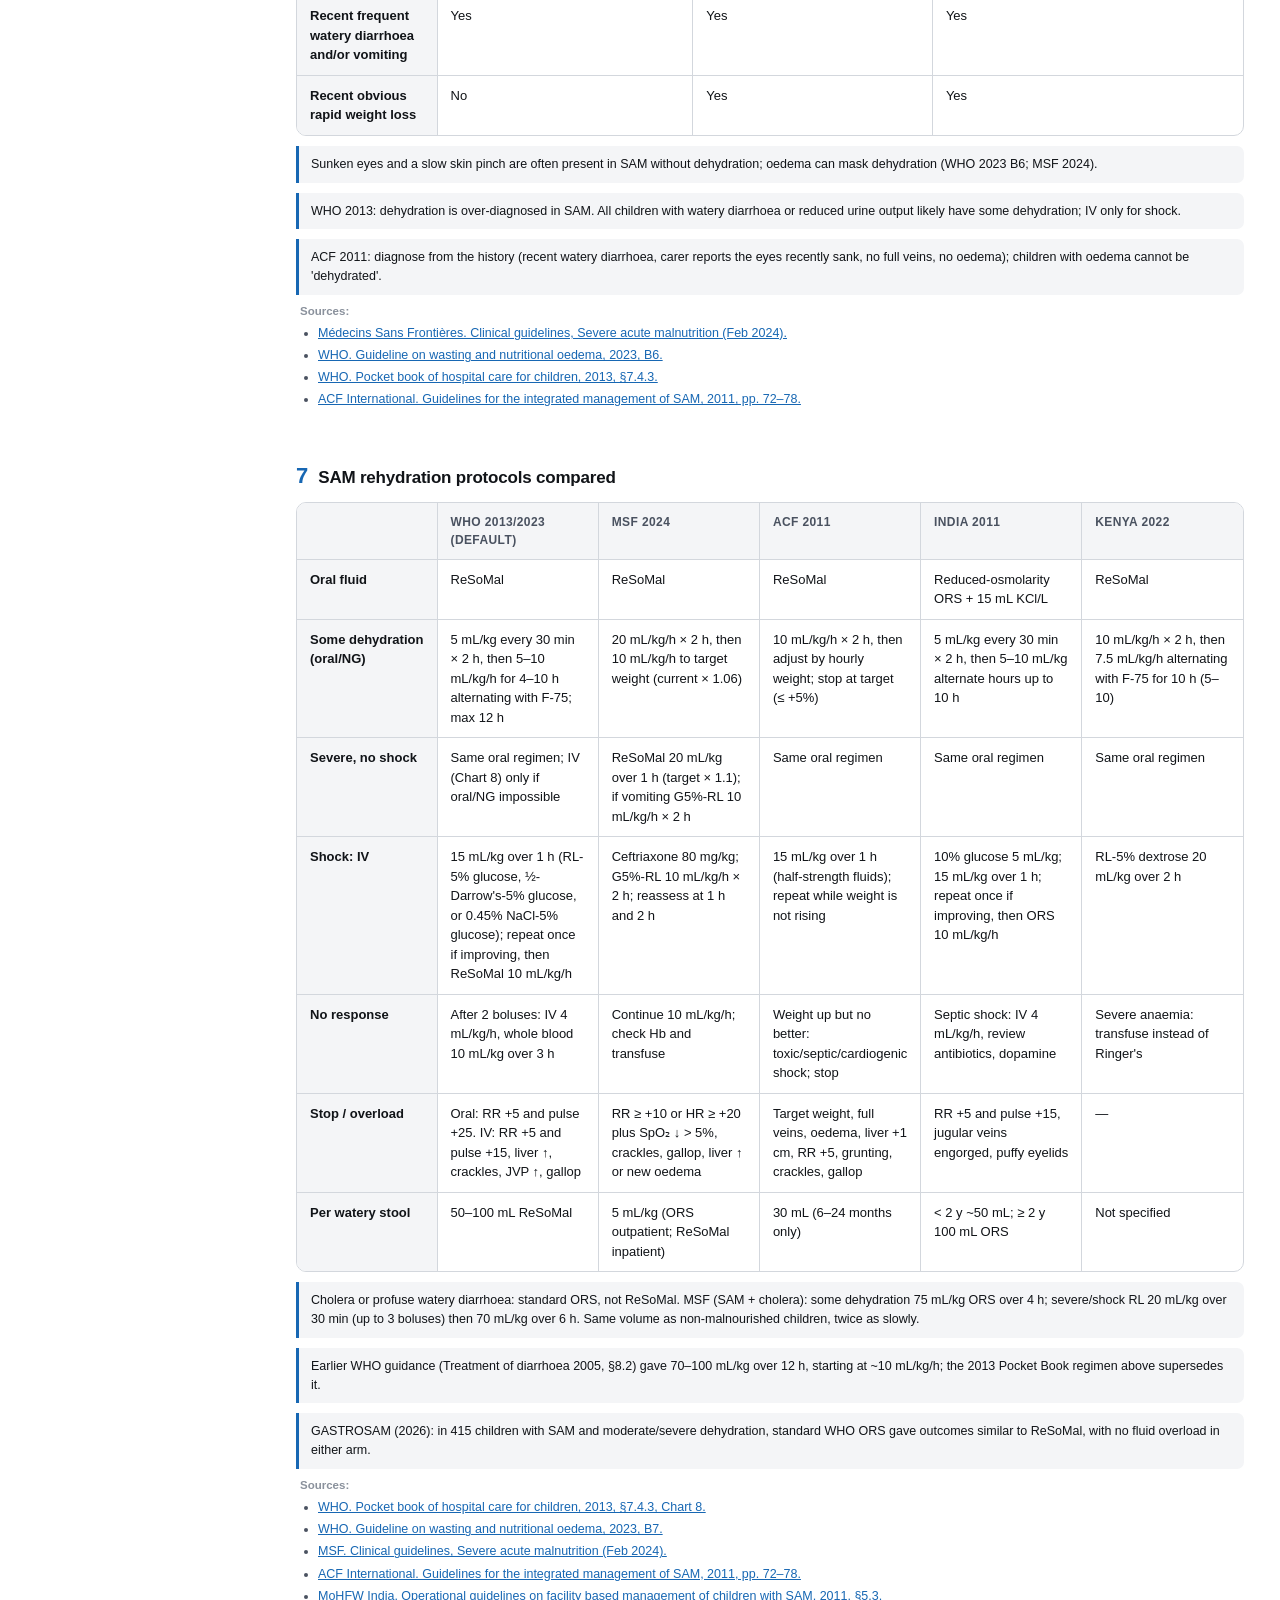
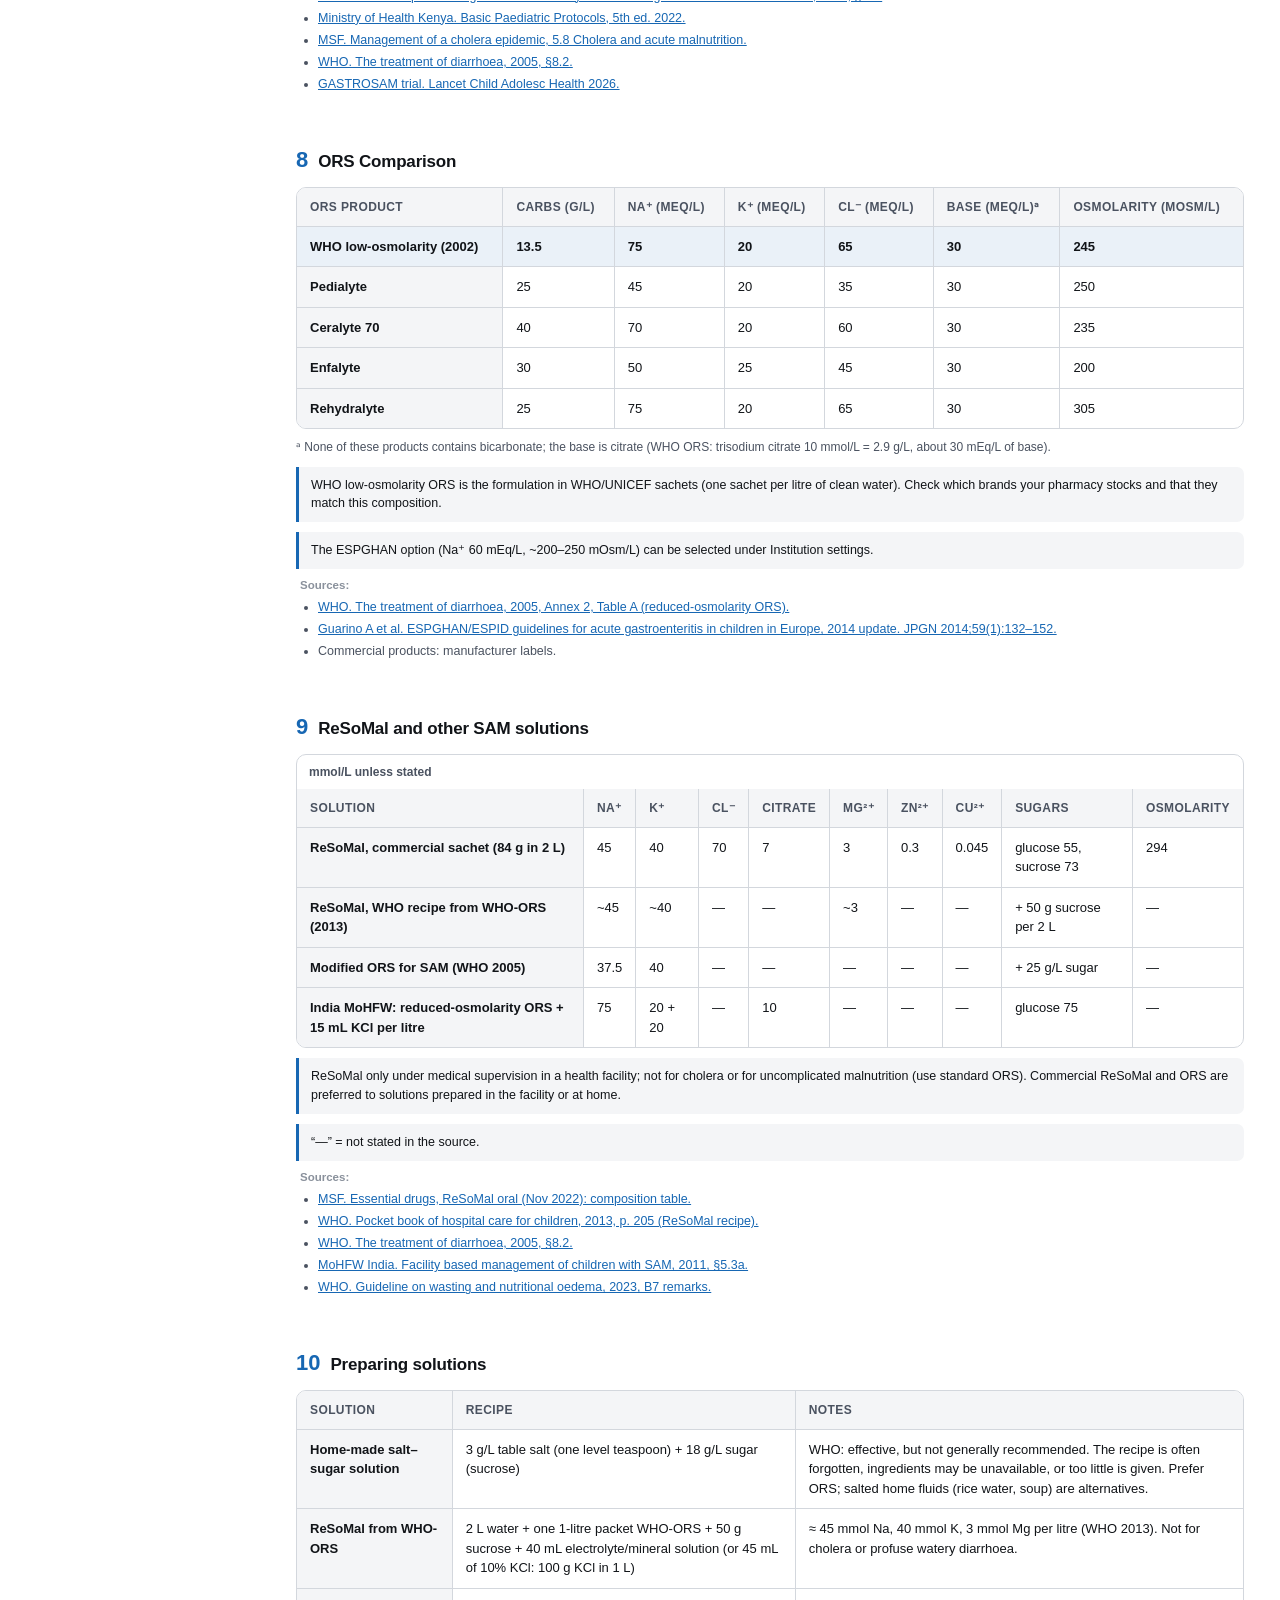
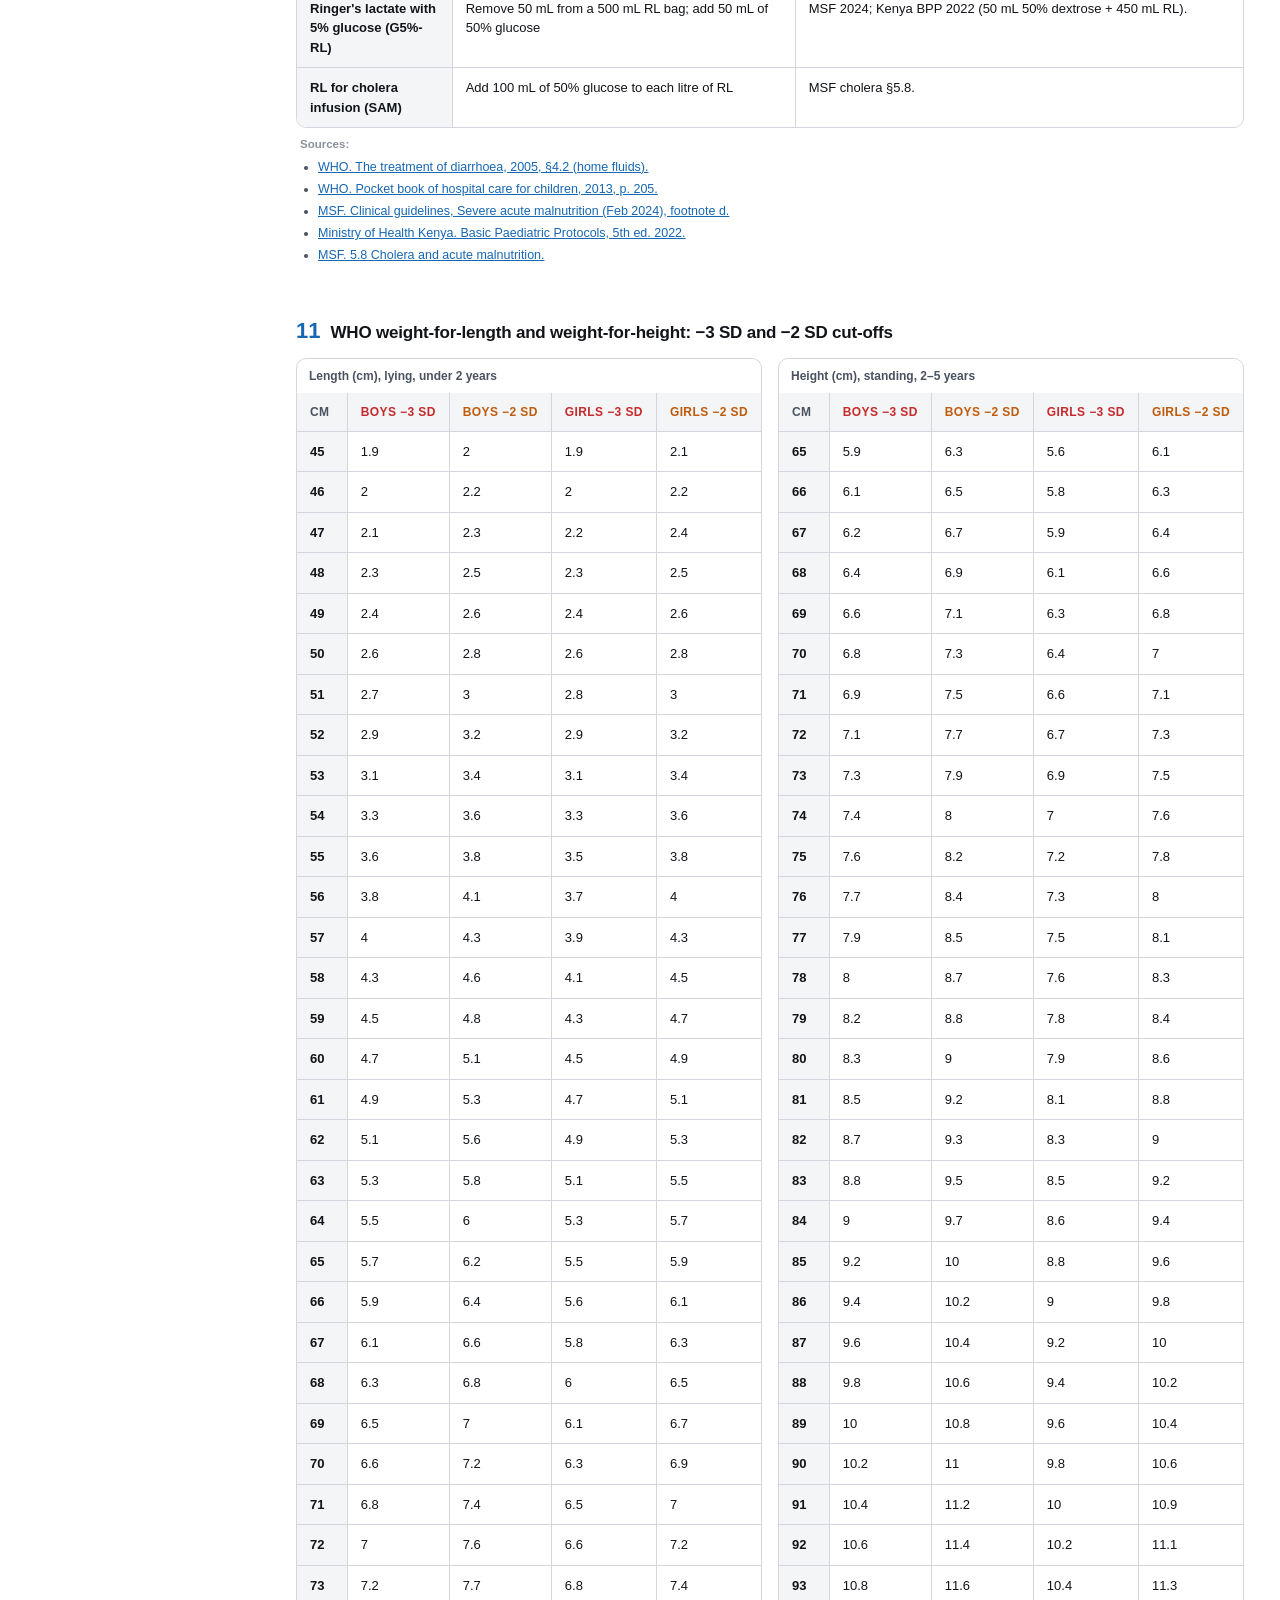
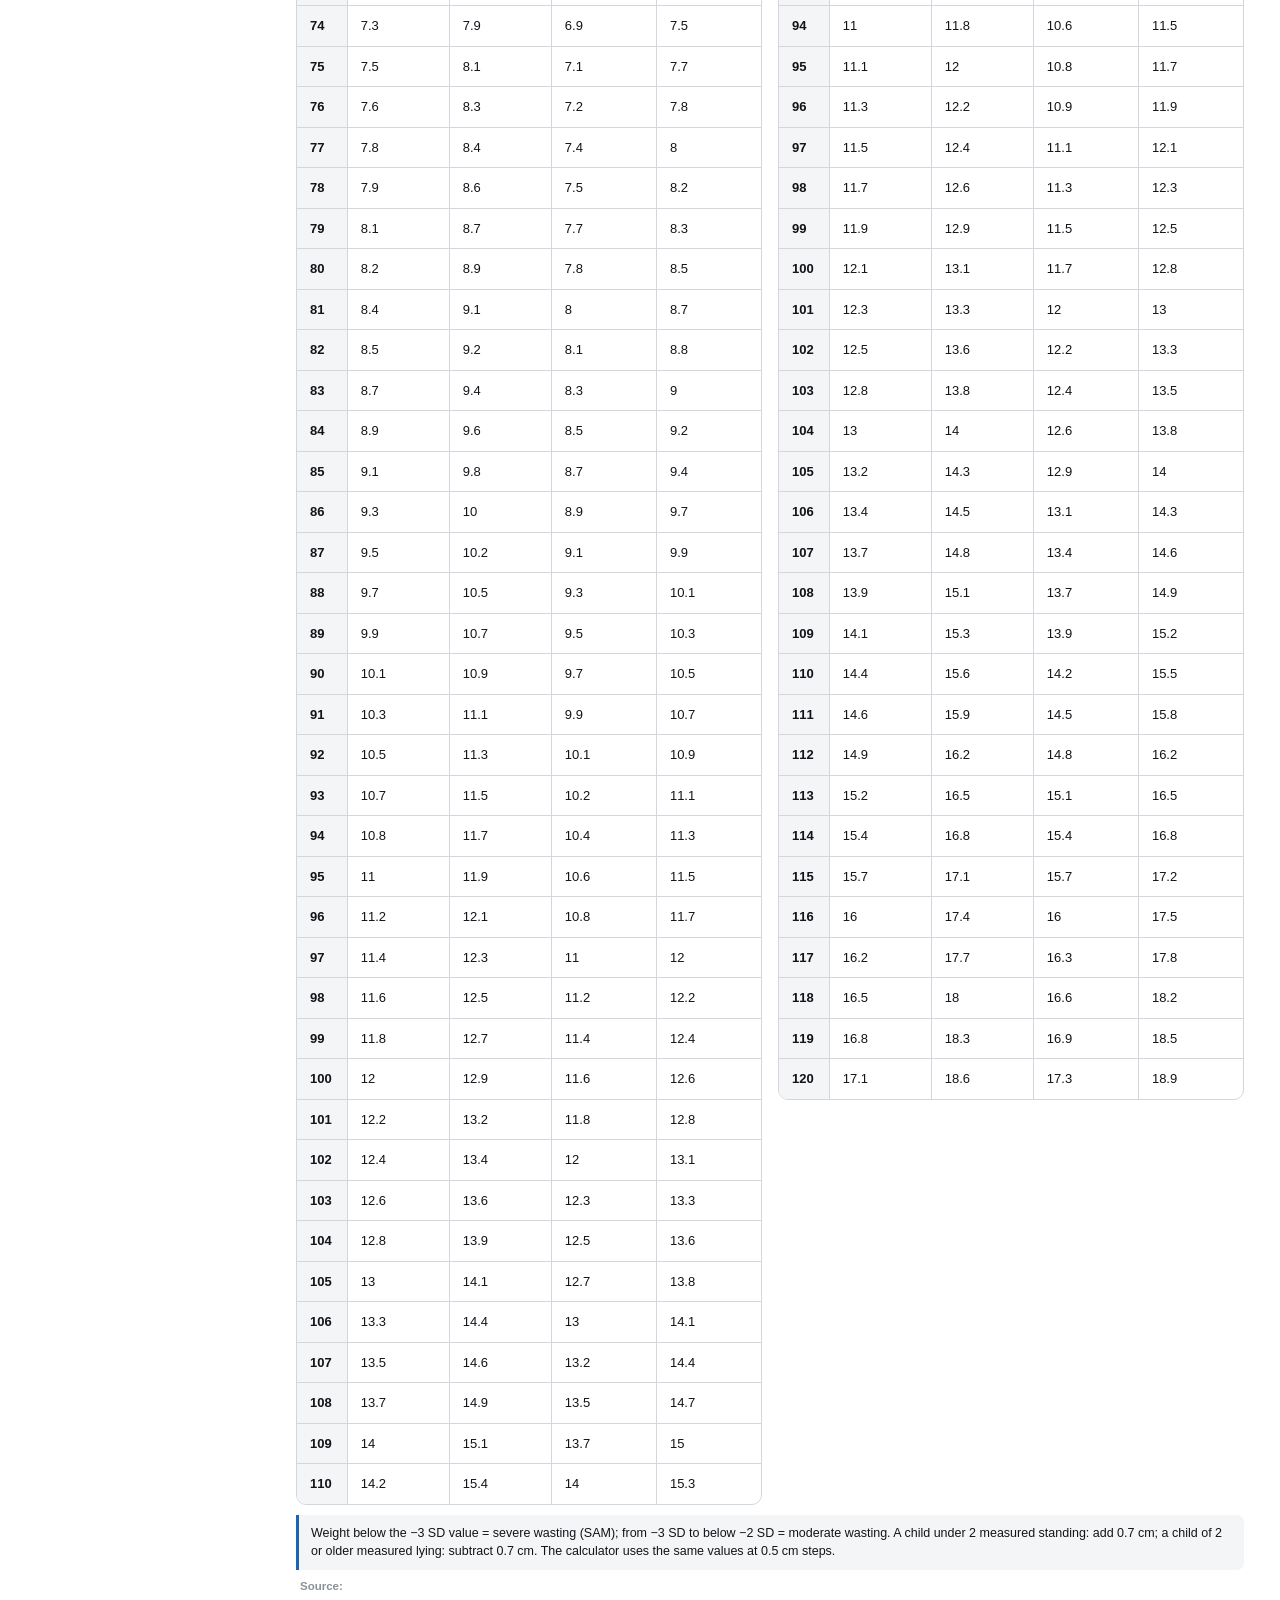
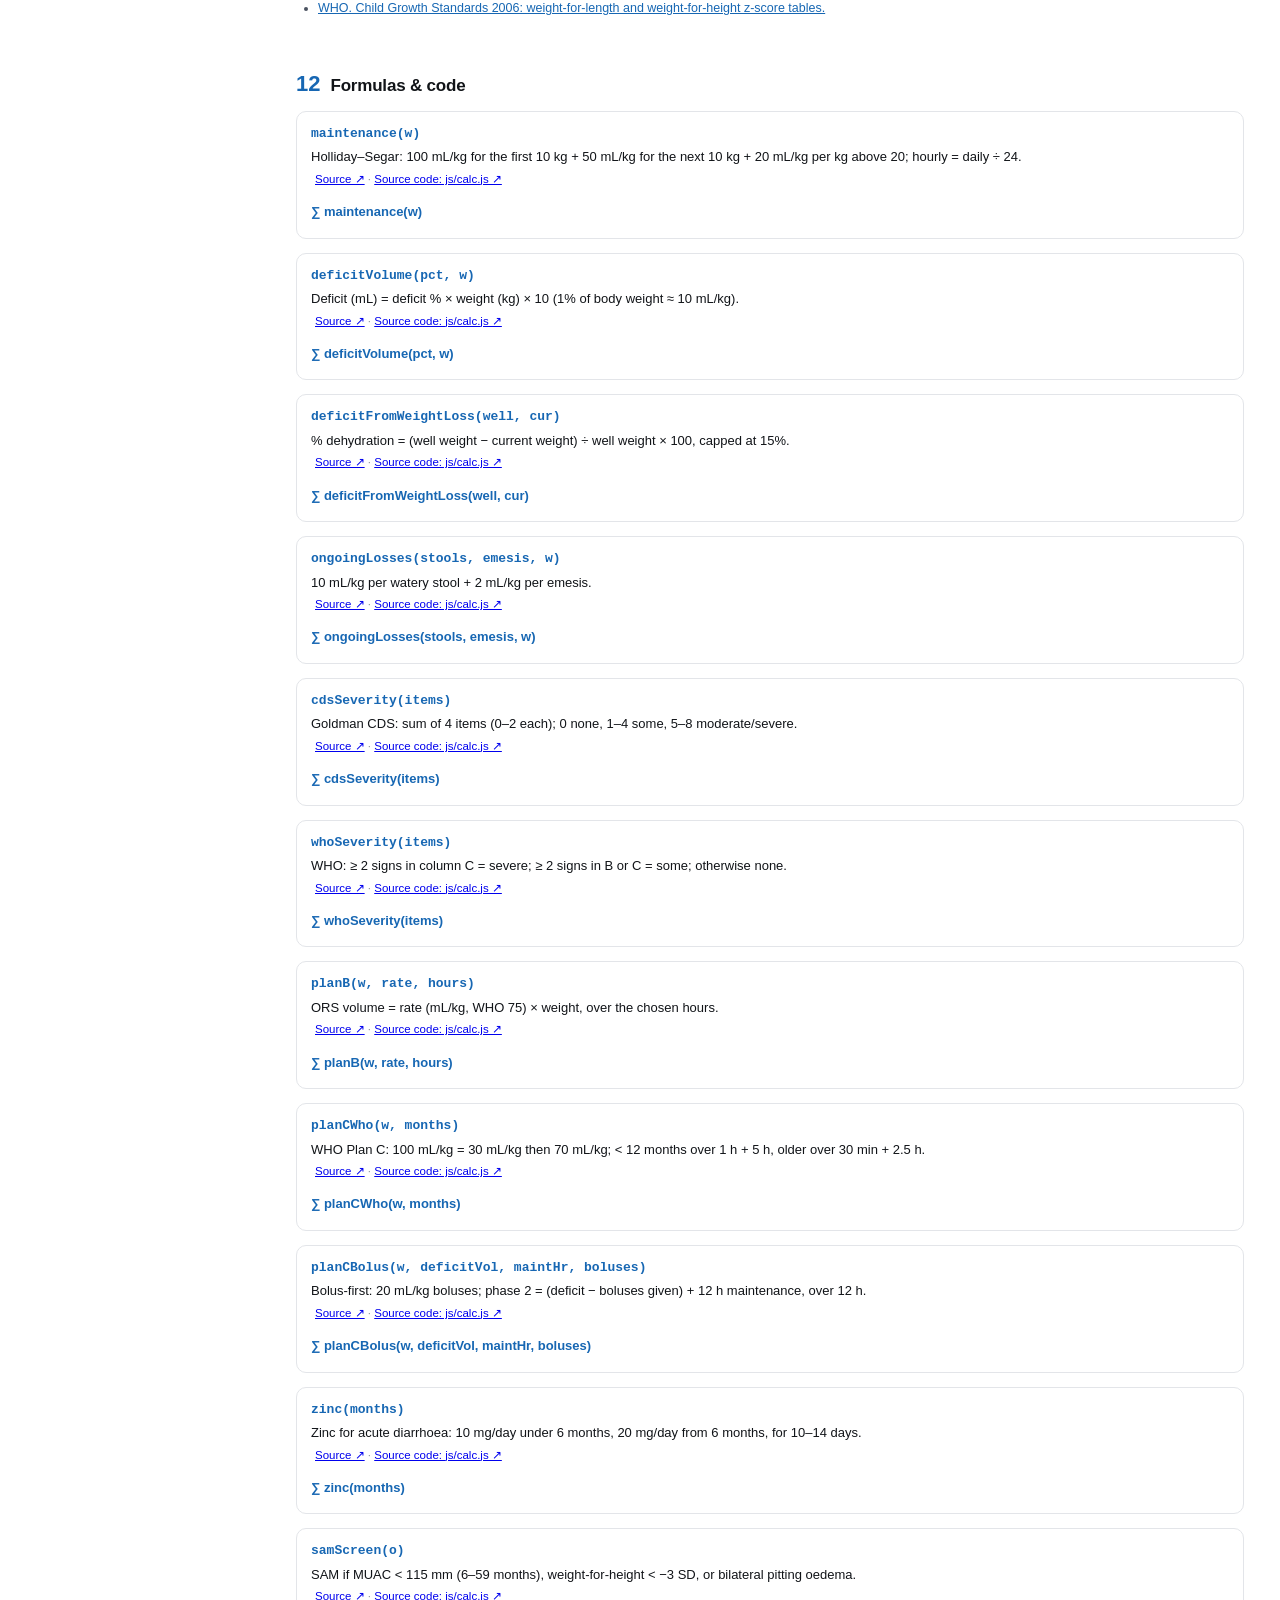
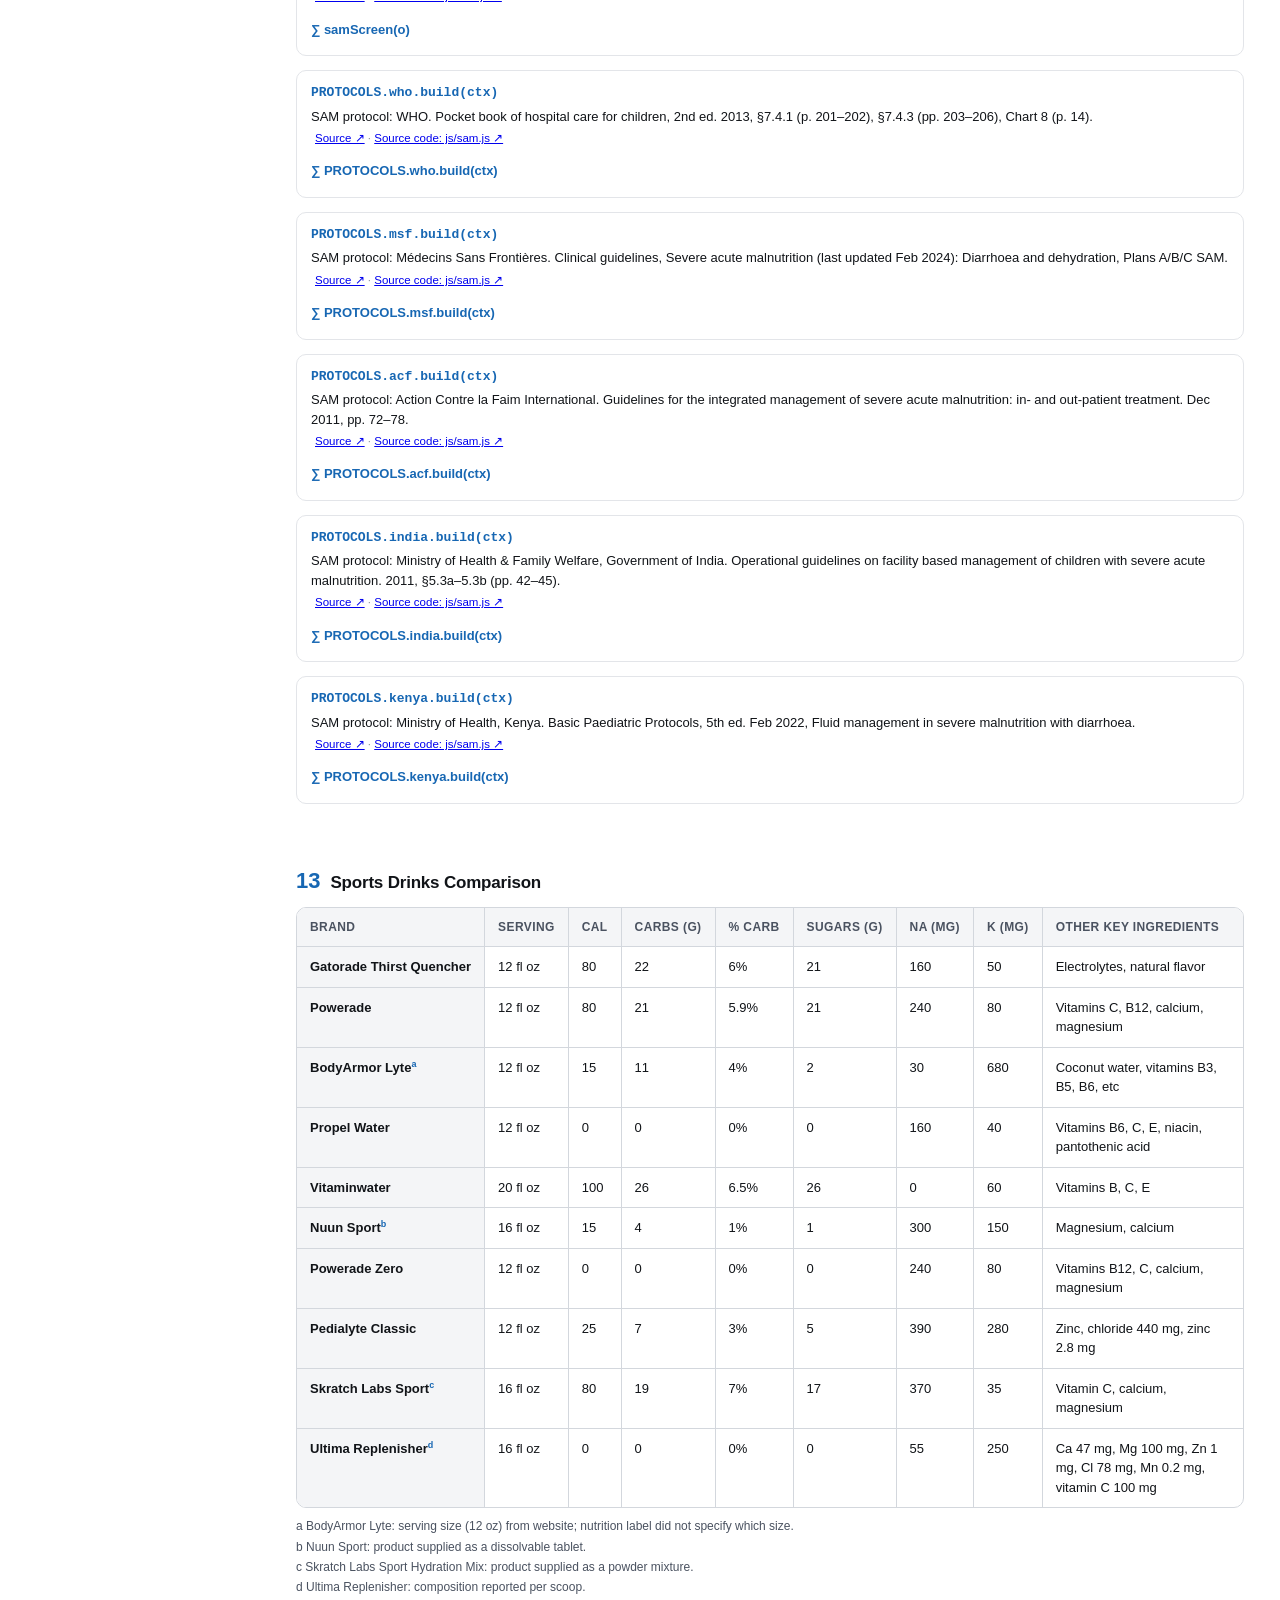
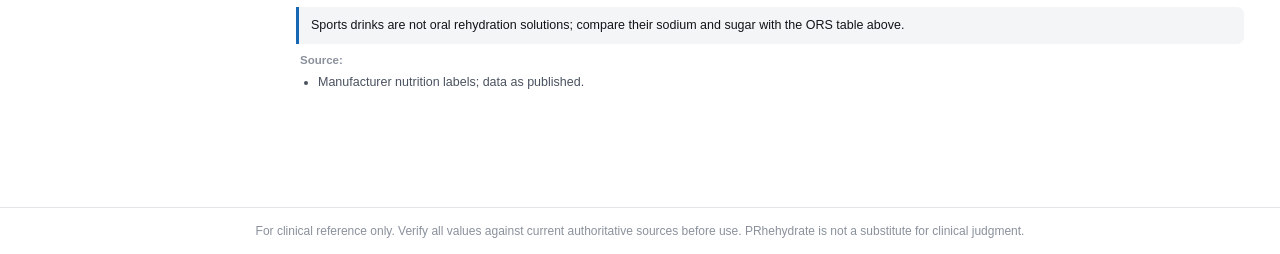
==== commit 608cdff3: "v1.14.0: weight estimate from age when there is no scale; weight-for-height from length, sex and WHO" ====
--- a/tables.html
+++ b/tables.html
@@ -11,7 +11,7 @@
   <link rel="manifest" href="manifest.webmanifest" />
   <link rel="icon" href="icon.svg" type="image/svg+xml" />
   <link rel="apple-touch-icon" href="icon.svg" />
-  <link rel="stylesheet" href="css/styles.css?v=1.9.0" />
+  <link rel="stylesheet" href="css/styles.css?v=1.14.0" />
   <script>
     try { var th = localStorage.getItem("rh.theme") || "system";
       if (th === "system") th = matchMedia("(prefers-color-scheme: light)").matches ? "light" : "dark";
@@ -96,12 +96,13 @@
       });
     })();
   </script>
-  <script src="js/calc.js?v=1.9.0"></script>
-  <script src="js/sam.js?v=1.9.0"></script>
-  <script src="js/tables-kr.js?v=1.9.0"></script>
-  <script src="js/tables-ru.js?v=1.9.0"></script>
-  <script src="js/tables-zh.js?v=1.9.0"></script>
-  <script src="js/tables.js?v=1.9.0"></script>
+  <script src="js/whz.js?v=1.14.0"></script>
+  <script src="js/calc.js?v=1.14.0"></script>
+  <script src="js/sam.js?v=1.14.0"></script>
+  <script src="js/tables-kr.js?v=1.14.0"></script>
+  <script src="js/tables-ru.js?v=1.14.0"></script>
+  <script src="js/tables-zh.js?v=1.14.0"></script>
+  <script src="js/tables.js?v=1.14.0"></script>
 
 </body>
 </html>
--- a/css/styles.css
+++ b/css/styles.css
@@ -185,6 +185,9 @@
   background-size: 5px 5px; background-repeat: no-repeat;
 }
 .range { width: 100%; padding: 10px 0; accent-color: var(--accent); }
+.check { display: flex; align-items: center; gap: 8px; font-size: 12.5px; color: var(--text-2); margin-top: 2px; cursor: pointer; }
+.check input { margin: 0; width: 16px; height: 16px; accent-color: var(--accent); }
+.inputwrap input.est { color: var(--warn); font-style: italic; }
 input[type="number"]::-webkit-inner-spin-button, input[type="number"]::-webkit-outer-spin-button { -webkit-appearance: none; margin: 0; }
 input[type="number"] { -moz-appearance: textfield; }
 
@@ -319,6 +322,8 @@
   background: var(--accent-soft); border-left: 4px solid var(--accent);
   font-size: 19px; font-weight: 700; line-height: 1.35; color: var(--text);
 }
+.plan-dose-sub { margin: -6px 0 12px 20px; font-size: 13.5px; color: var(--text-2); }
+.plan li.drip { color: var(--text-2); }
 .plan ul { margin: 8px 0 0; padding-left: 20px; }
 .plan .group ul { margin: 0 0 10px; }
 .plan li { margin: 7px 0; font-size: 14.5px; line-height: 1.5; color: var(--text); }
@@ -365,6 +370,8 @@
 .group.adjuncts li { color: var(--text-2); }
 
 .note { font-size: 13px; color: var(--text-3); margin: 10px 0 0; line-height: 1.5; }
+.note.warn { color: var(--warn); }
+.setrow .hint.full { width: 100%; }
 .sam-evidence { margin-top: 24px; padding-left: 14px; border-left: 3px solid var(--line); color: var(--text-2); }
 .sam-sources, .set-sources { font-size: 12.5px; }
 .sam-sources h4 { margin: 24px 0 6px; font-size: 12px; font-weight: 700; text-transform: uppercase; letter-spacing: .06em; color: var(--text-3); }
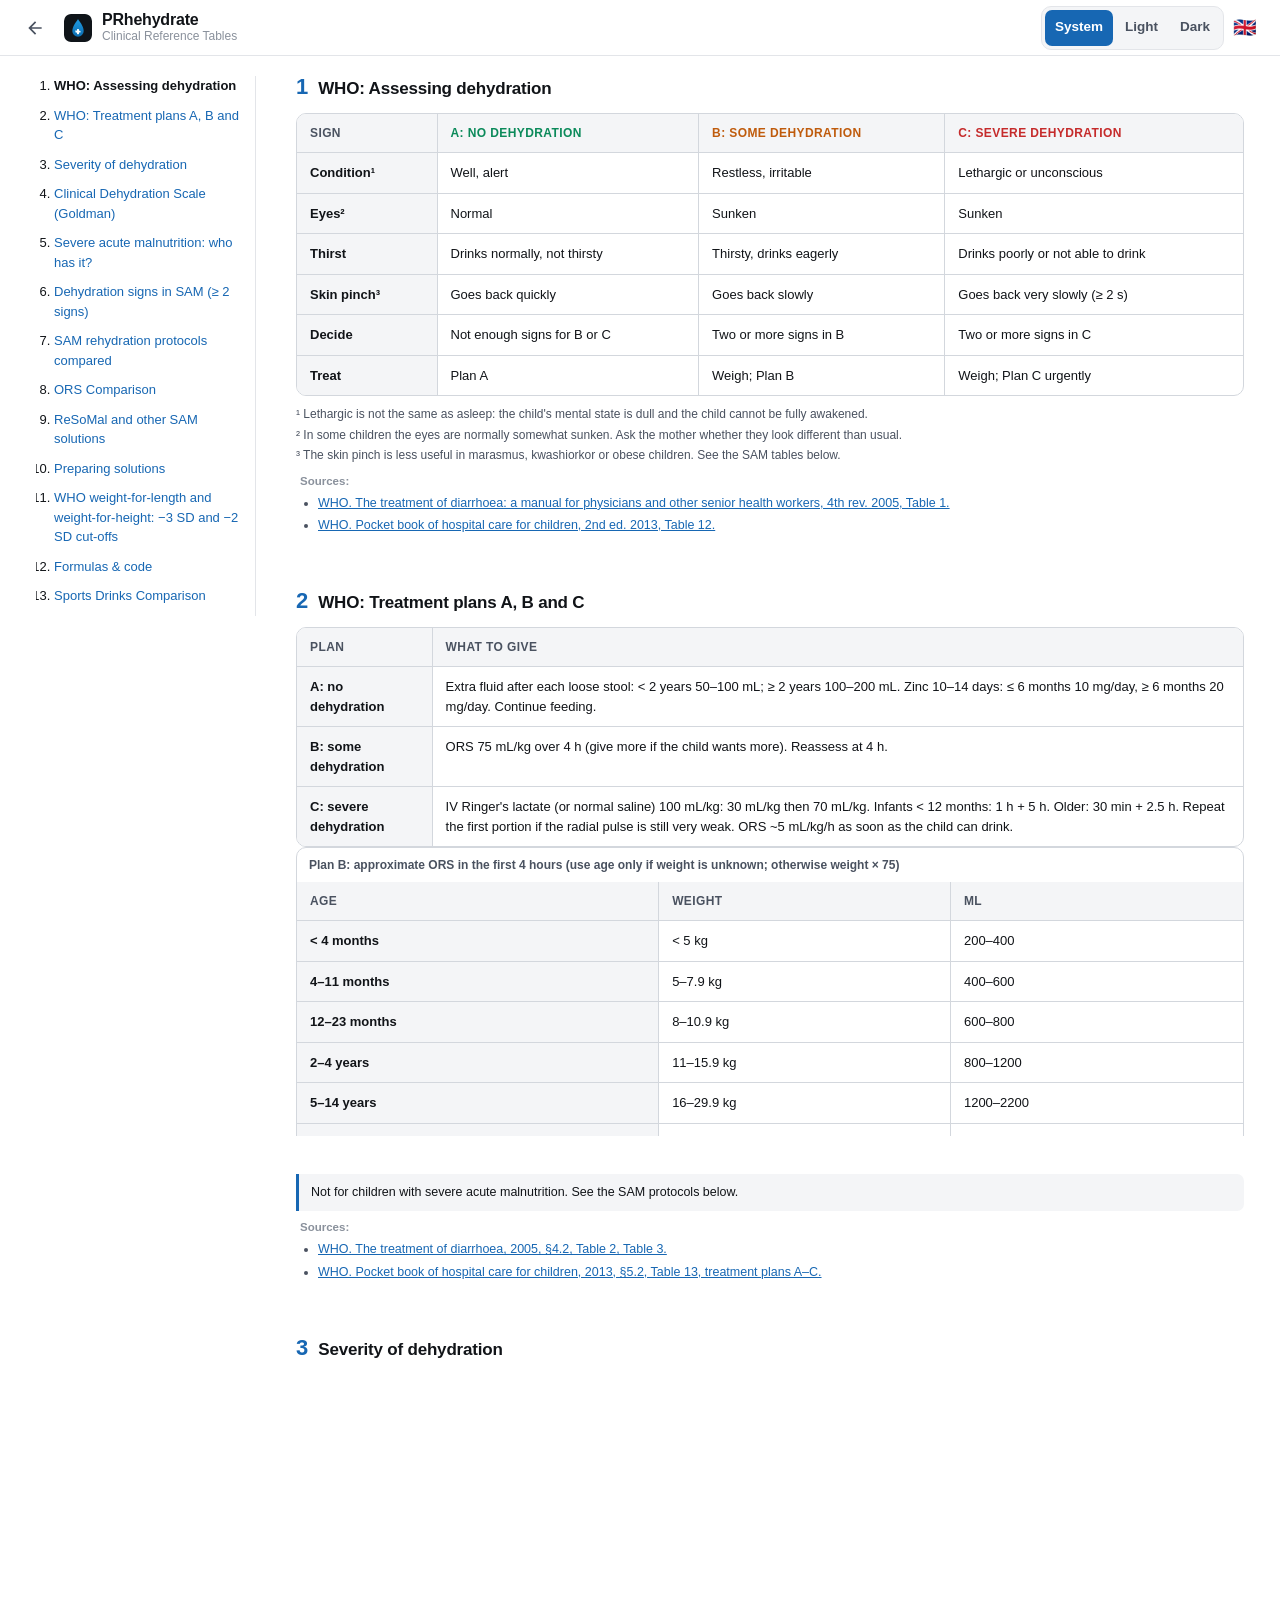
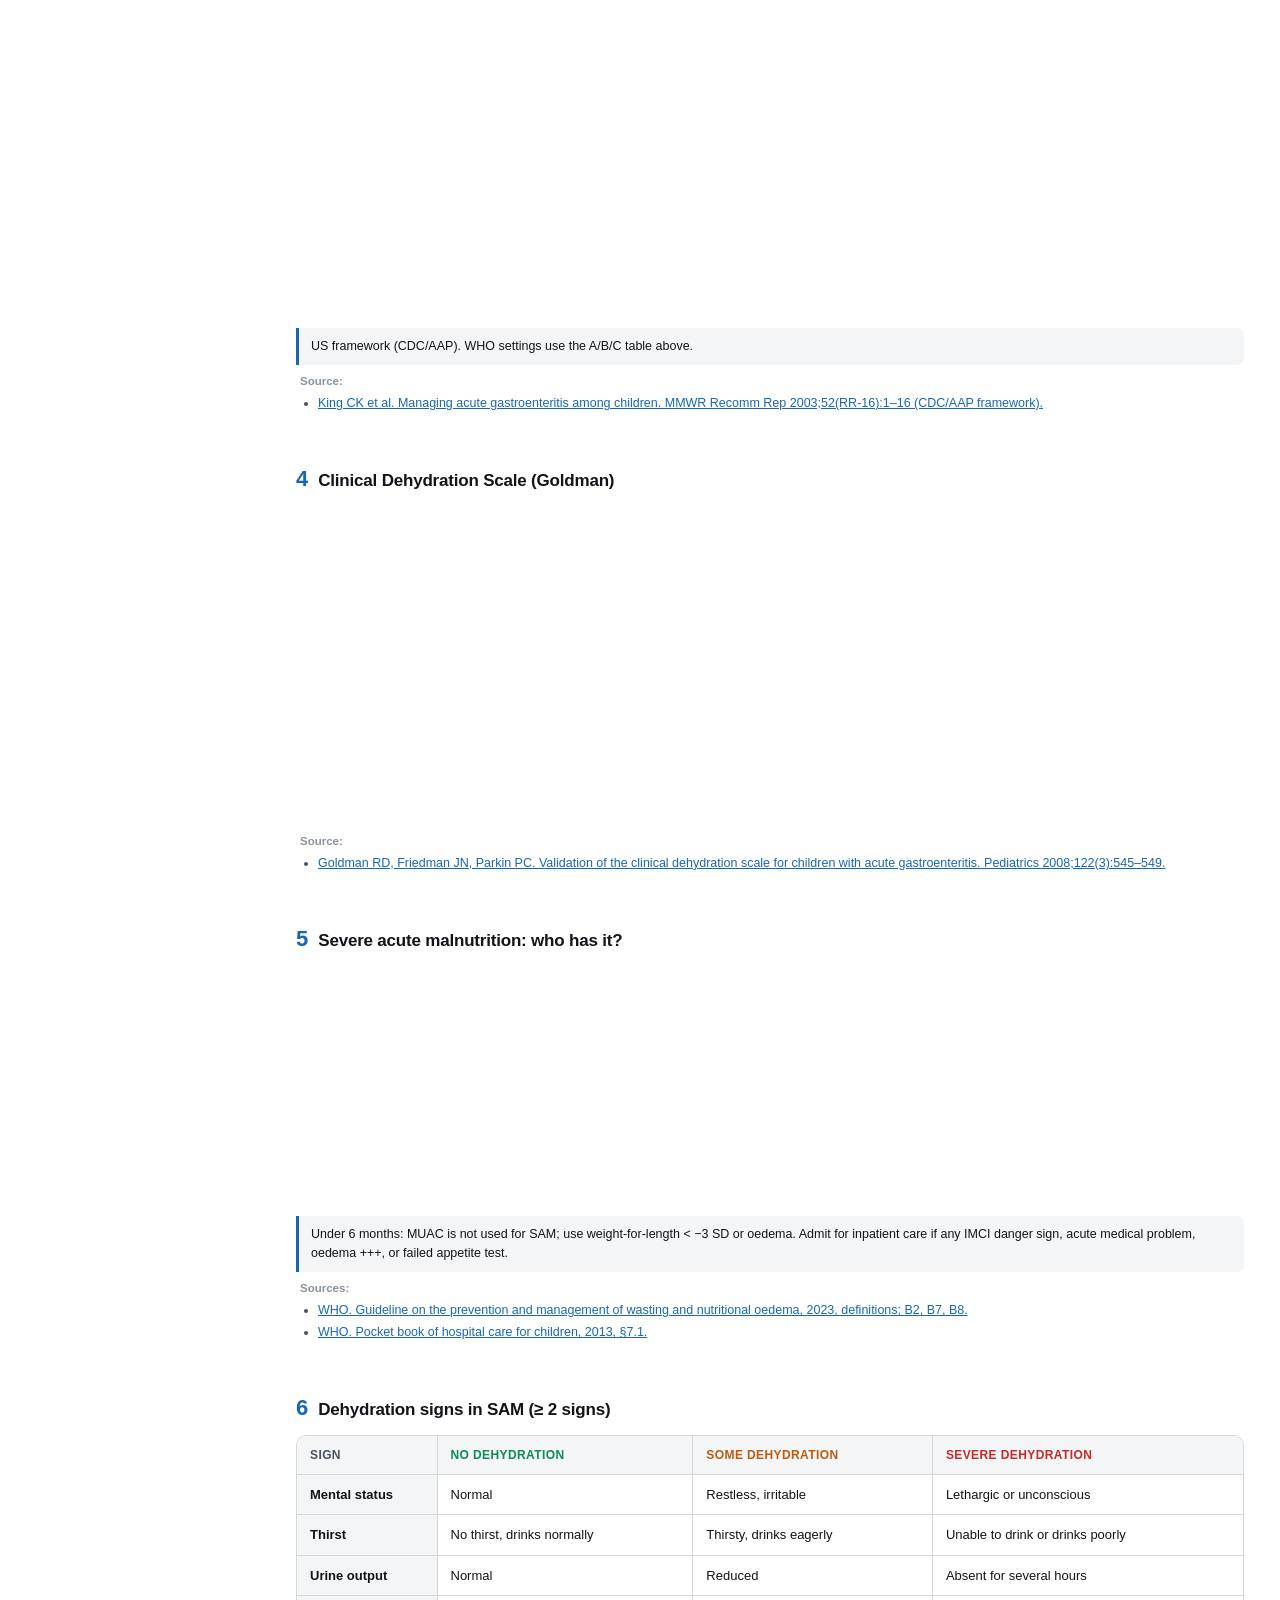
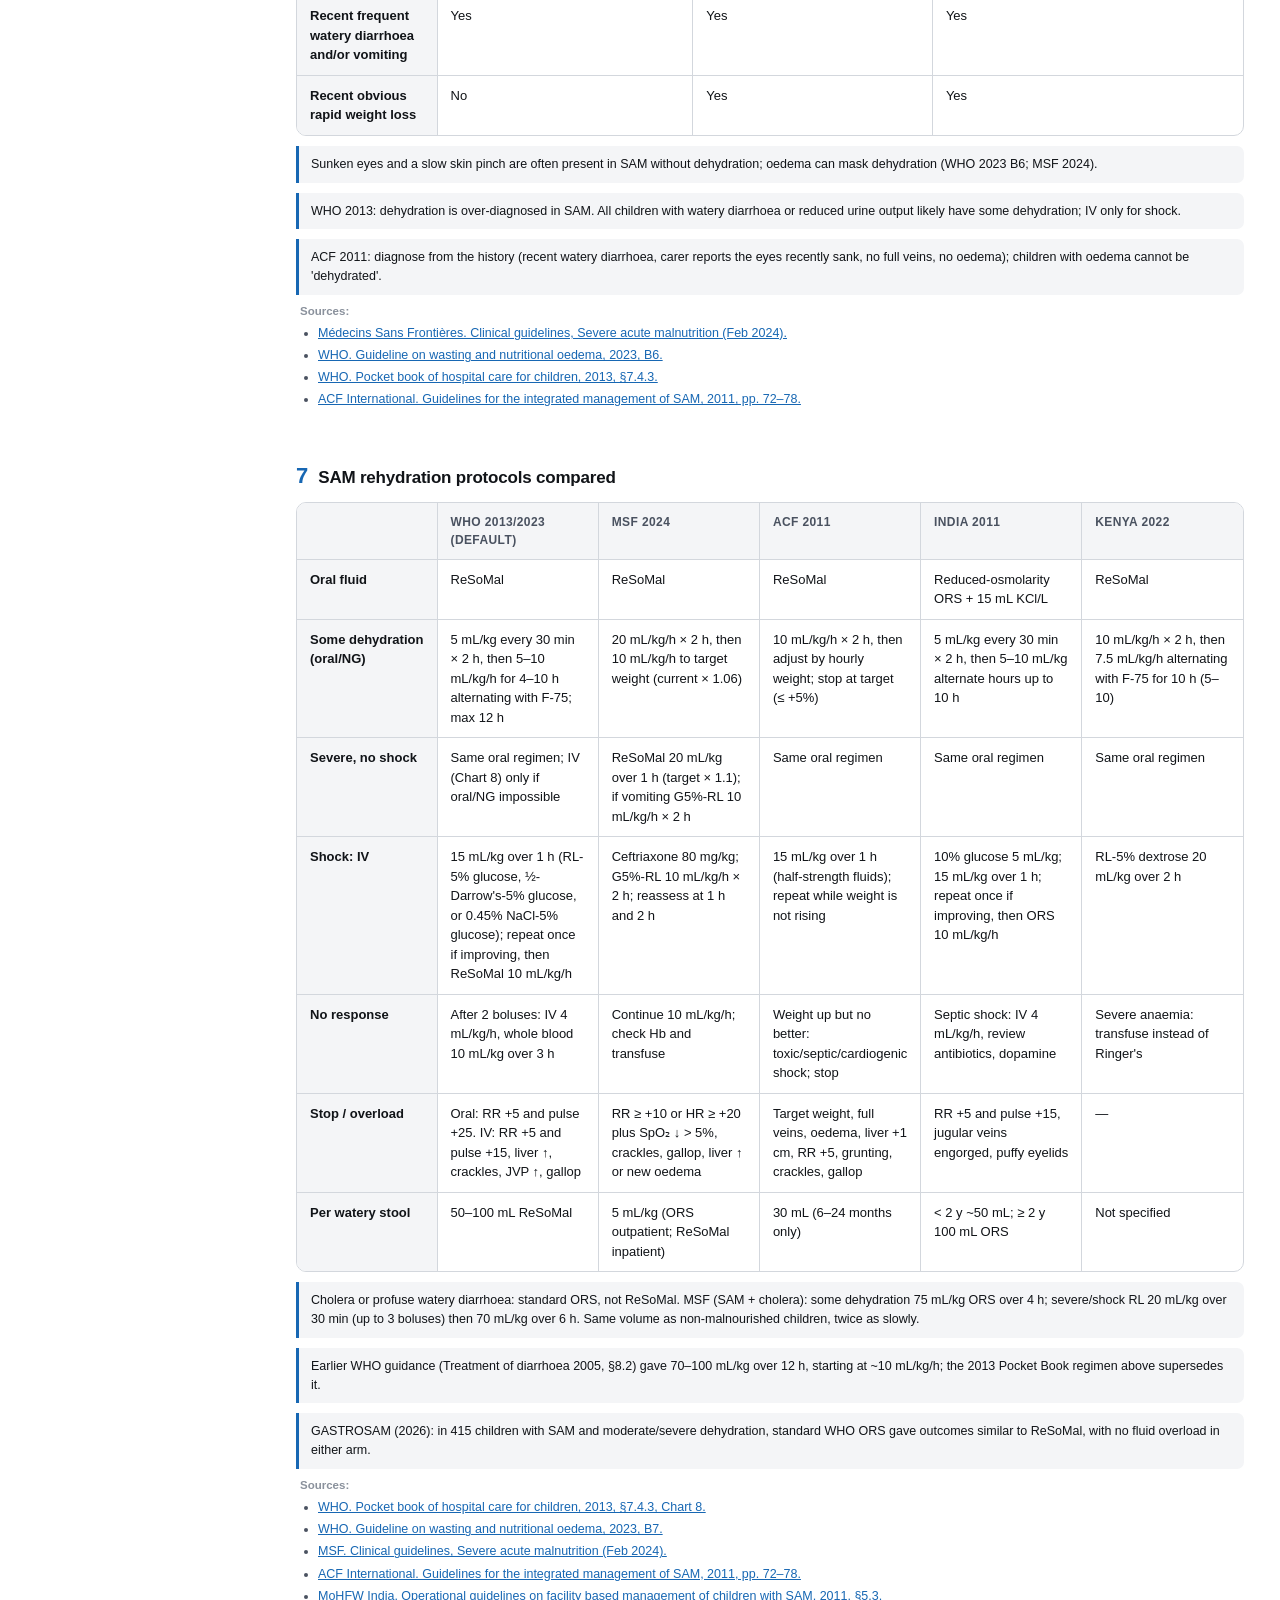
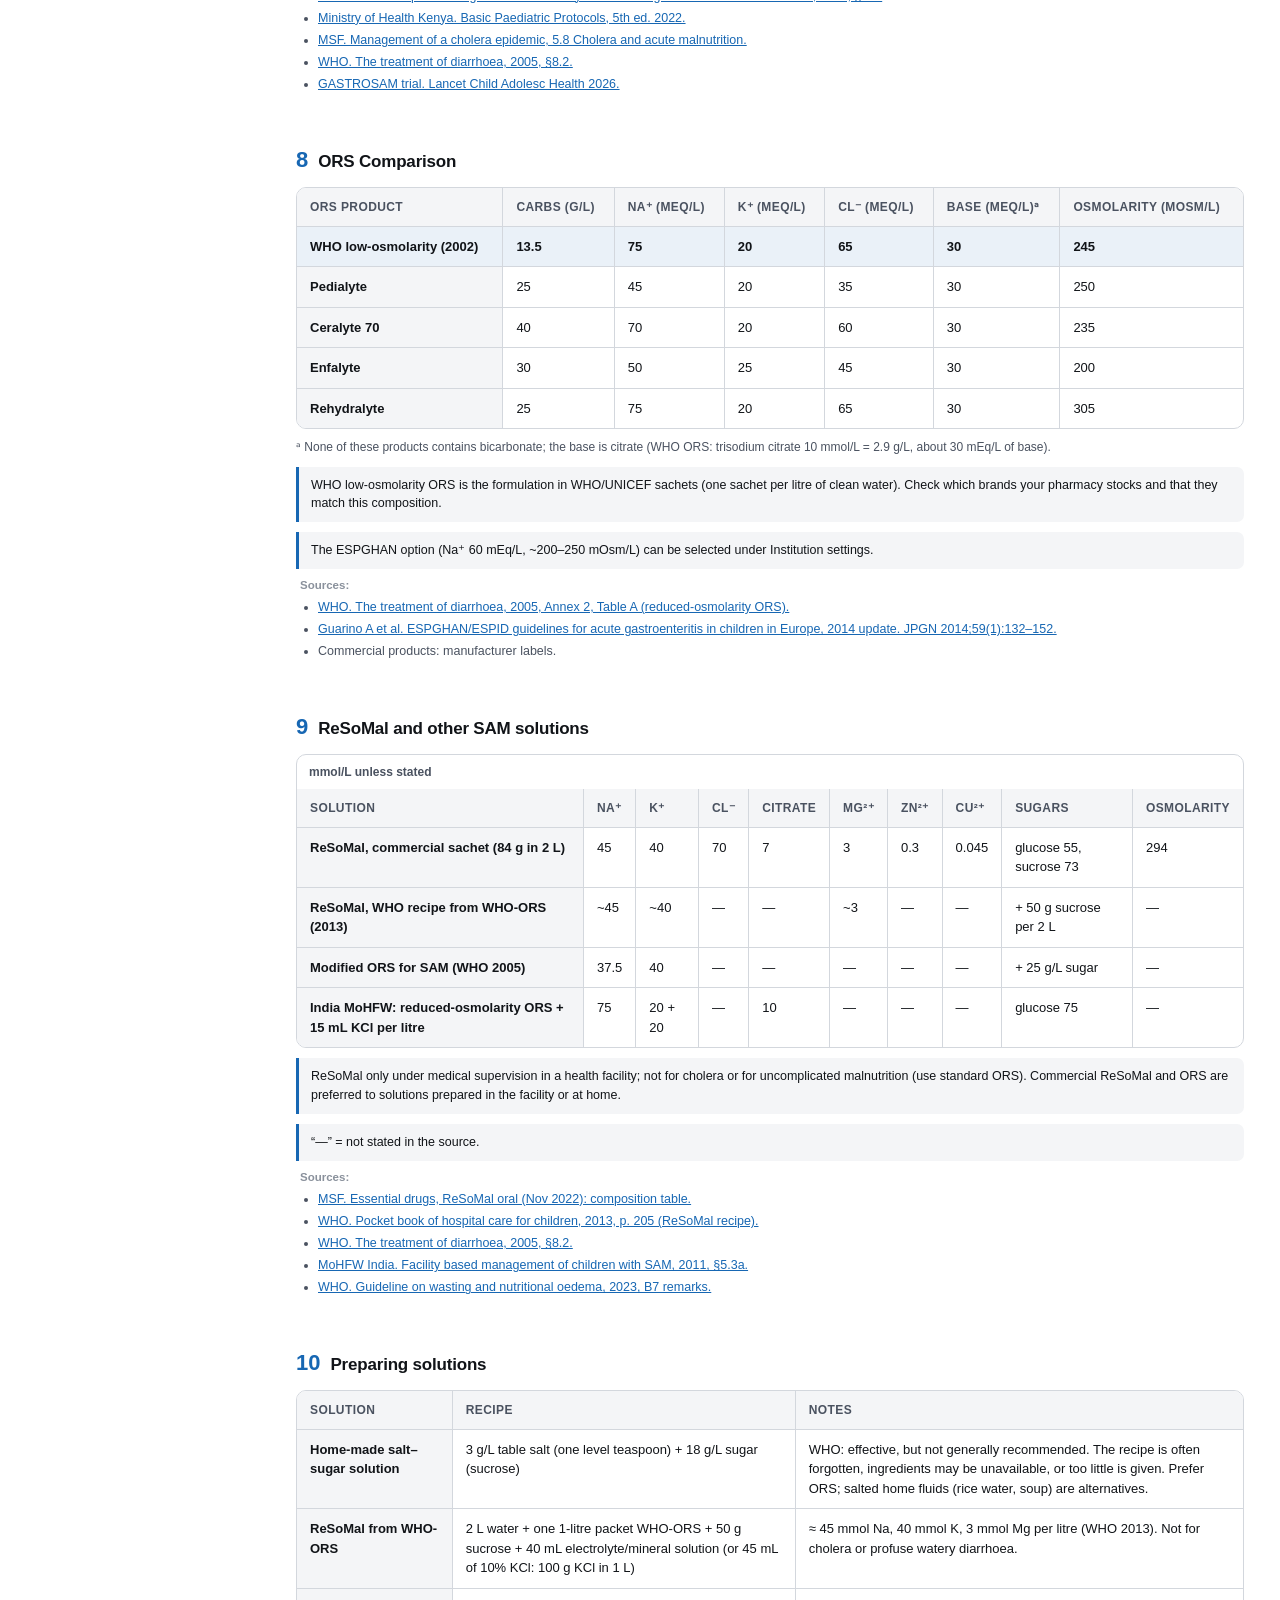
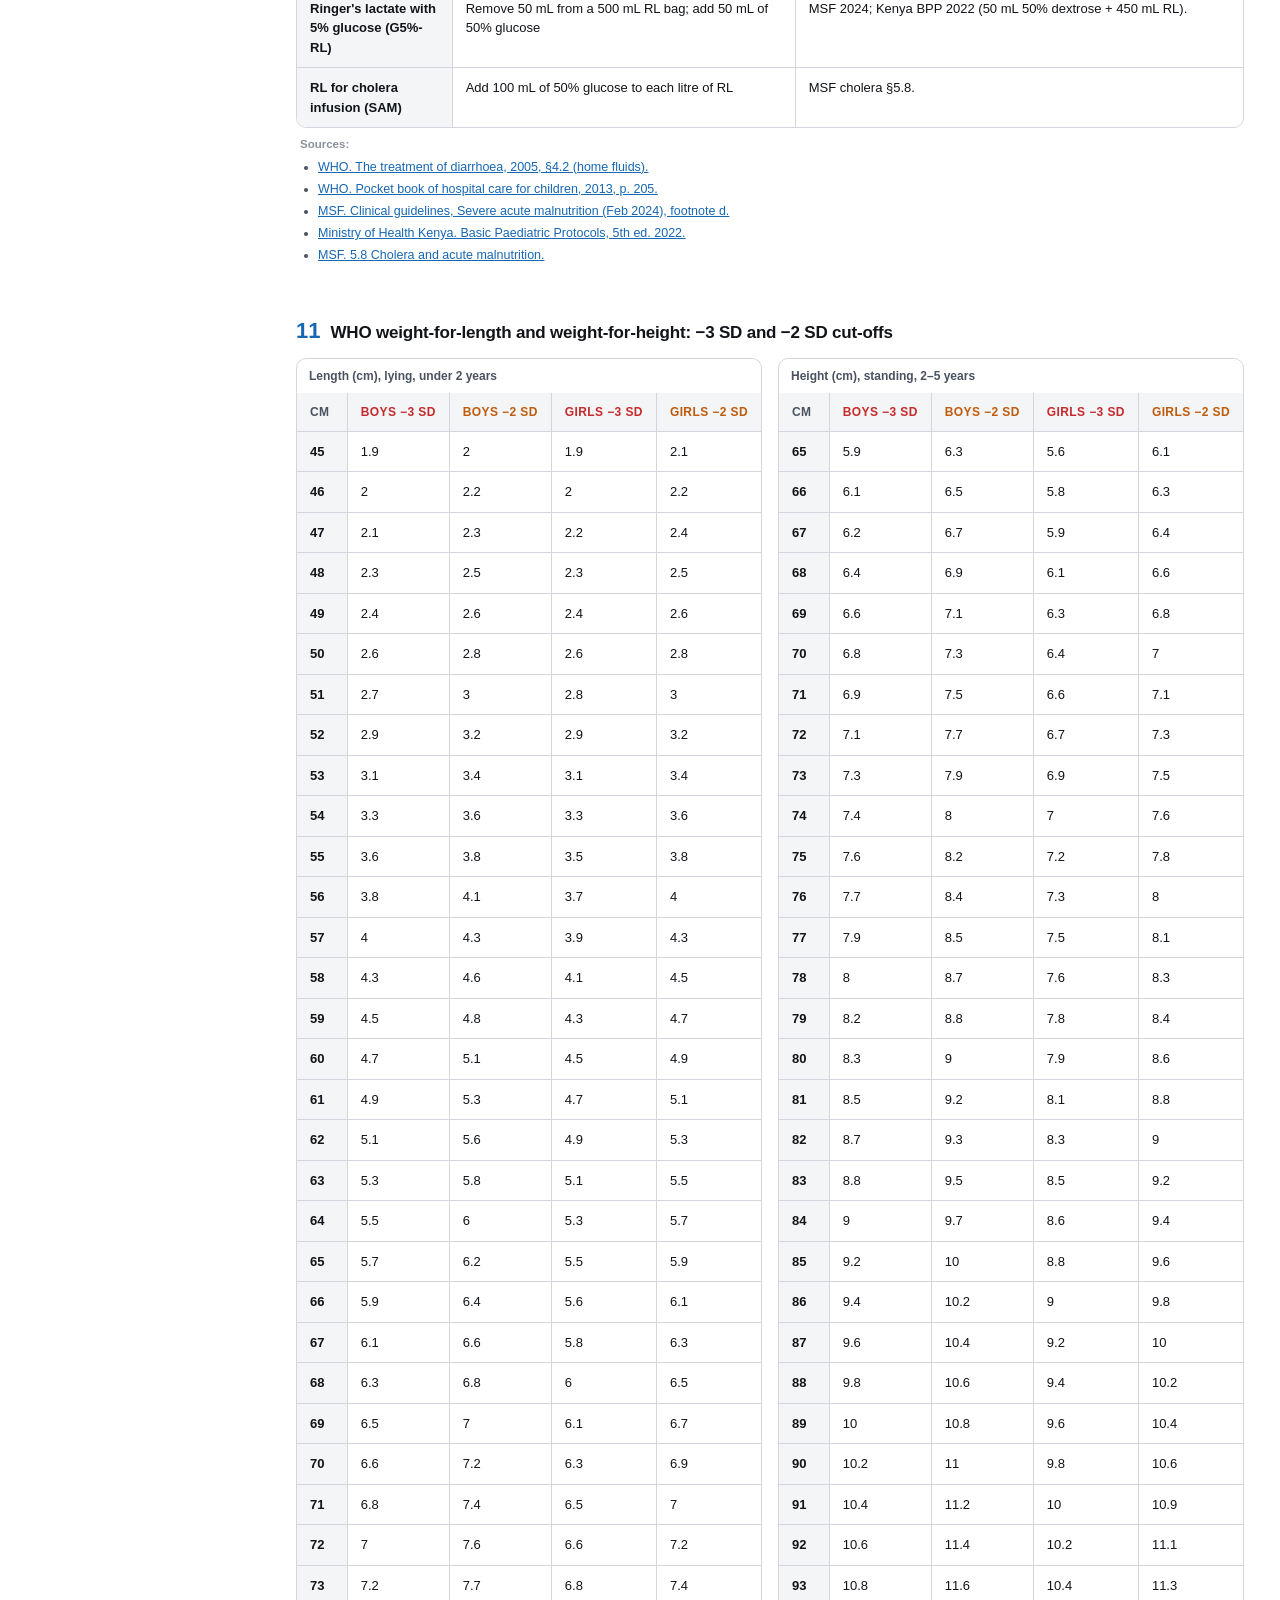
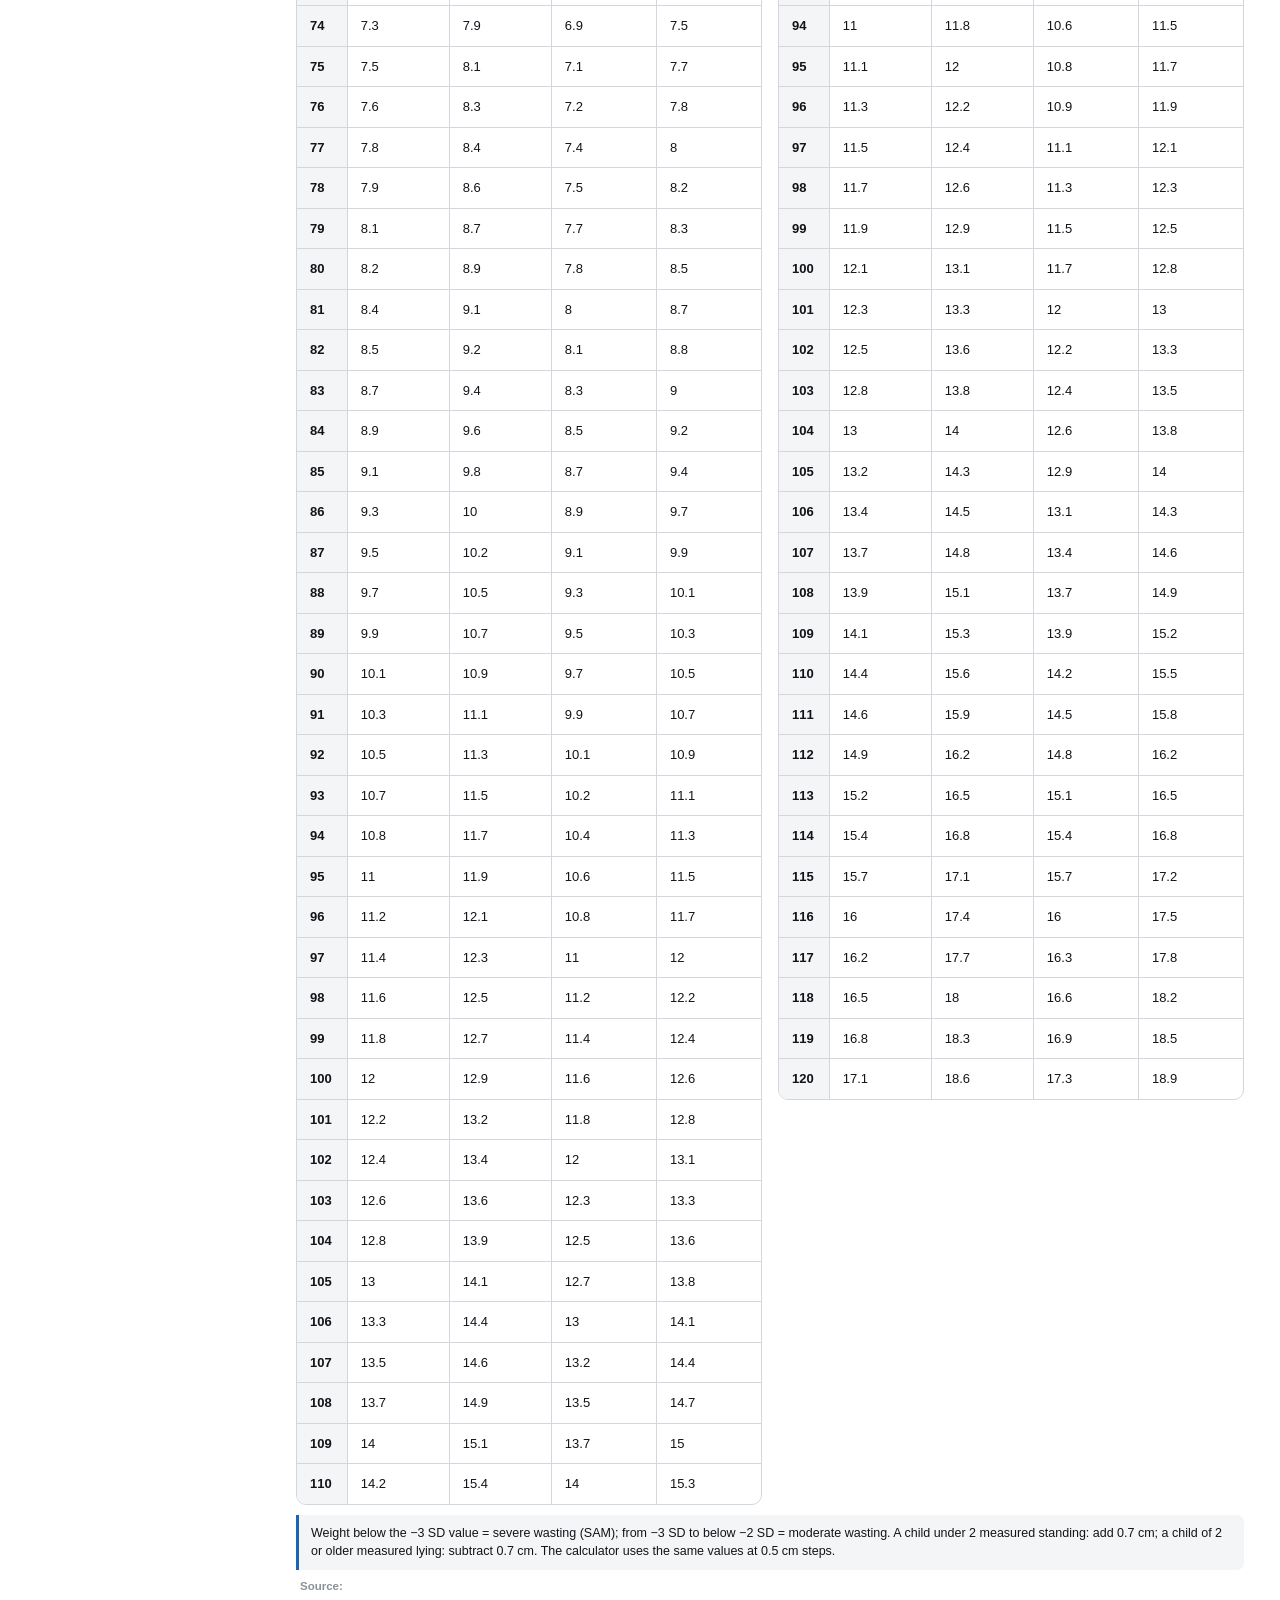
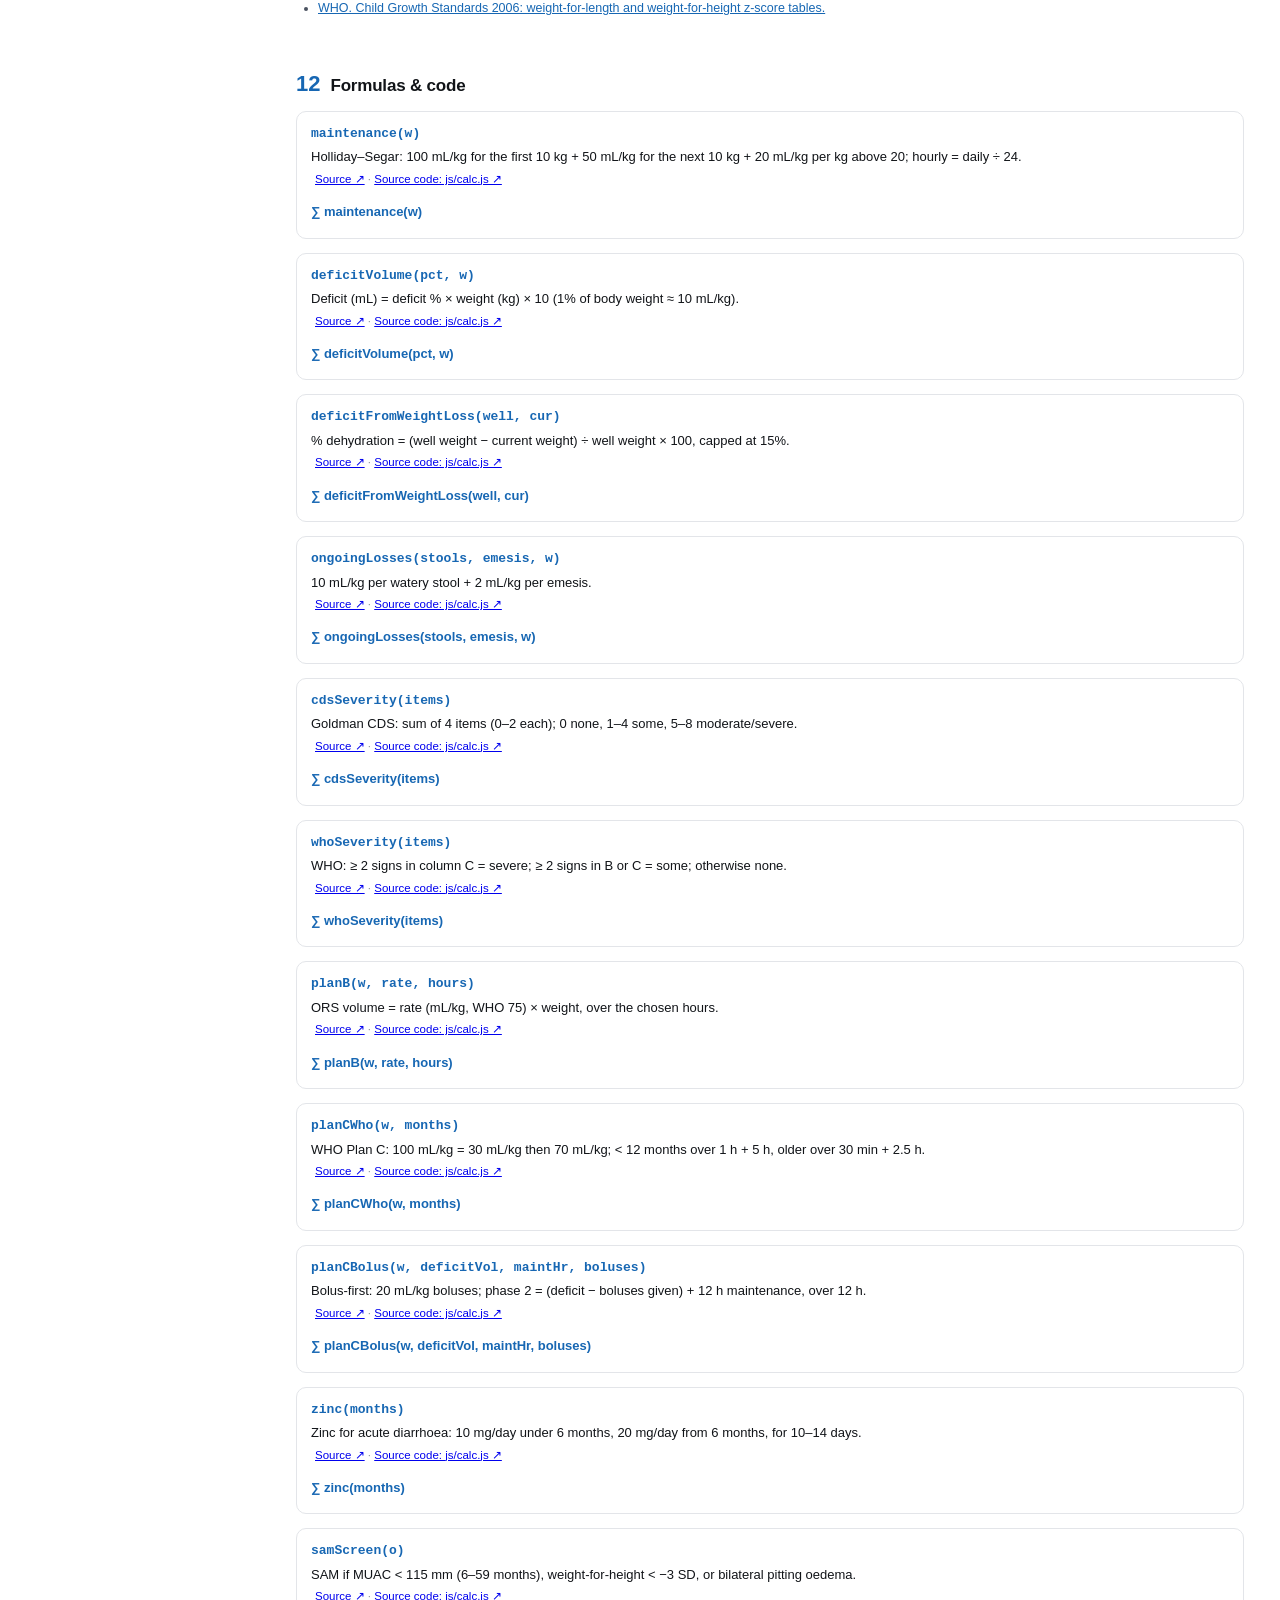
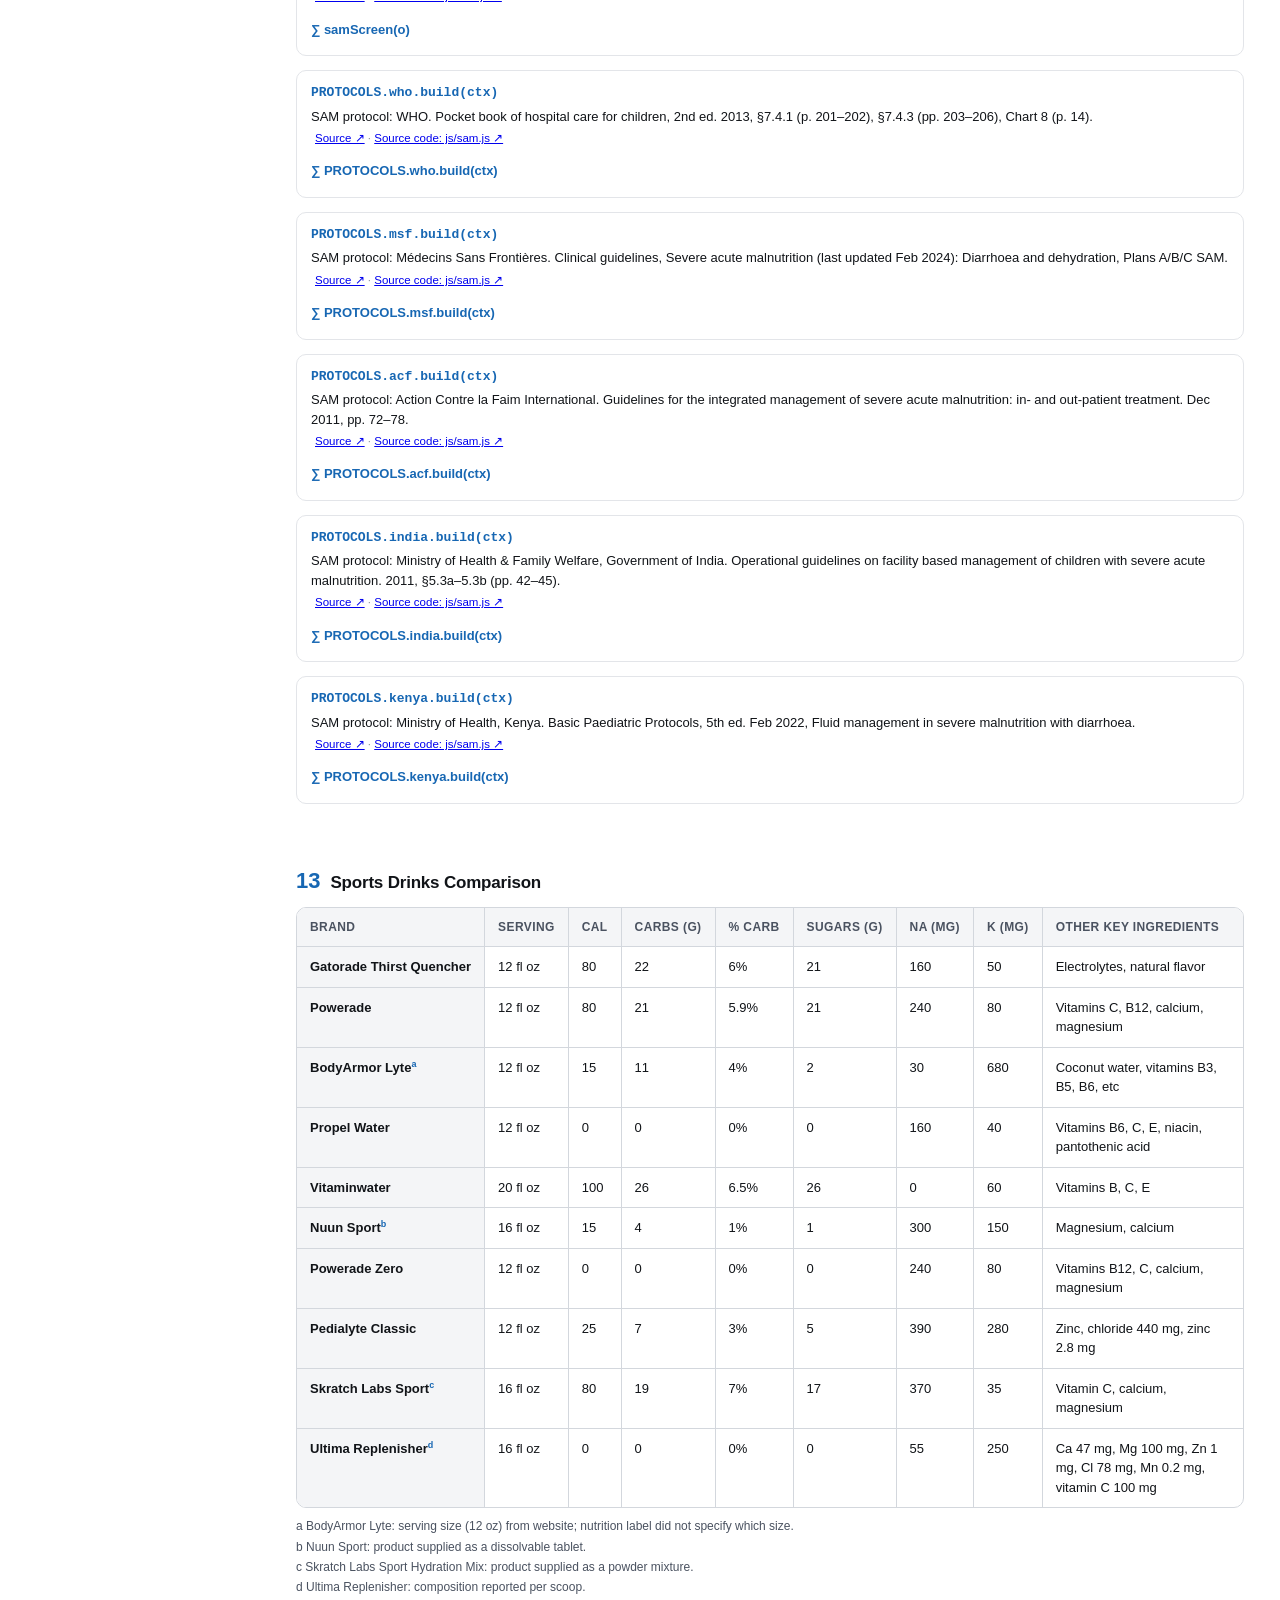
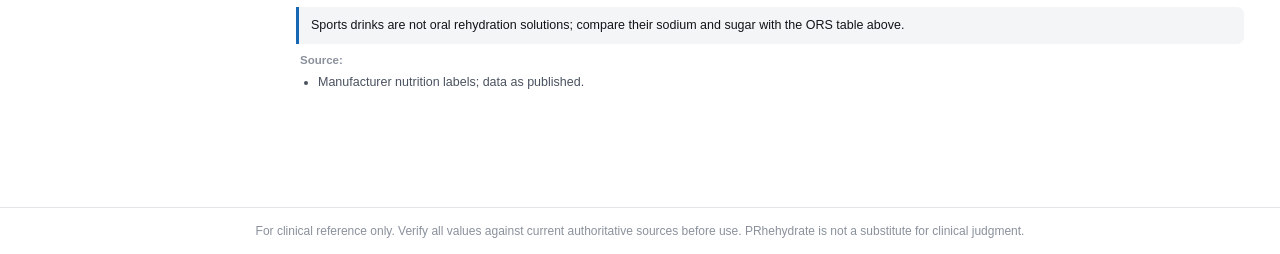
==== commit 6aa902d2: "v2.0.1: weight-estimate note follows the language; French 'Aspect normal' on the CDS appearance item" ====
--- a/tables.html
+++ b/tables.html
@@ -11,7 +11,7 @@
   <link rel="manifest" href="manifest.webmanifest" />
   <link rel="icon" href="icon.svg" type="image/svg+xml" />
   <link rel="apple-touch-icon" href="icon.svg" />
-  <link rel="stylesheet" href="css/styles.css?v=1.14.0" />
+  <link rel="stylesheet" href="css/styles.css?v=2.0.1" />
   <script>
     try { var th = localStorage.getItem("rh.theme") || "system";
       if (th === "system") th = matchMedia("(prefers-color-scheme: light)").matches ? "light" : "dark";
@@ -96,13 +96,13 @@
       });
     })();
   </script>
-  <script src="js/whz.js?v=1.14.0"></script>
-  <script src="js/calc.js?v=1.14.0"></script>
-  <script src="js/sam.js?v=1.14.0"></script>
-  <script src="js/tables-kr.js?v=1.14.0"></script>
-  <script src="js/tables-ru.js?v=1.14.0"></script>
-  <script src="js/tables-zh.js?v=1.14.0"></script>
-  <script src="js/tables.js?v=1.14.0"></script>
+  <script src="js/whz.js?v=2.0.1"></script>
+  <script src="js/calc.js?v=2.0.1"></script>
+  <script src="js/sam.js?v=2.0.1"></script>
+  <script src="js/tables-kr.js?v=2.0.1"></script>
+  <script src="js/tables-ru.js?v=2.0.1"></script>
+  <script src="js/tables-zh.js?v=2.0.1"></script>
+  <script src="js/tables.js?v=2.0.1"></script>
 
 </body>
 </html>
--- a/css/styles.css
+++ b/css/styles.css
@@ -111,6 +111,14 @@
   font-size: 19px; line-height: 1; cursor: pointer;
 }
 .langtoggle:hover { background: var(--card-2); }
+.lang-wrap { position: relative; }
+.lang-menu {
+  position: absolute; right: 0; top: 44px; z-index: 30; min-width: 170px;
+  display: flex; flex-direction: column; padding: 6px;
+  background: var(--card); border: 1px solid var(--line); border-radius: var(--radius-s); box-shadow: var(--shadow);
+}
+.lang-item { text-align: left; padding: 9px 10px; border: 0; border-radius: var(--radius-xs); background: none; font-size: 14px; cursor: pointer; }
+.lang-item:hover { background: var(--card-2); }
 
 /* ── layout ──────────────────────────────────────────────────── */
 .layout {
@@ -140,6 +148,9 @@
 /* ── sections ── */
 .card { background: none; border: 0; padding: 0; box-shadow: none; }
 .card-h { margin: 0 0 16px; font-size: 20px; font-weight: 700; letter-spacing: -.3px; color: var(--text); }
+.card-head { display: flex; justify-content: space-between; align-items: baseline; }
+.linkbtn { background: none; border: 0; padding: 4px 0; font-size: 13px; font-weight: 600; color: var(--accent); cursor: pointer; }
+.linkbtn:hover { text-decoration: underline; }
 .sub-h { margin: 0 0 4px; font-size: 13px; font-weight: 700; color: var(--text); }
 
 /* ── fields ──────────────────────────────────────────────────── */
@@ -200,7 +211,8 @@
 .segmented:not(#langSeg) { flex-wrap: nowrap; }
 .segmented .seg { flex: 1 1 auto; }
 #langSeg .seg { padding: 6px 8px; font-size: 18px; line-height: 1; min-width: 36px; }
-.method-seg { display: grid; grid-template-columns: 1fr 1fr; }
+.method-seg { display: grid; grid-template-columns: repeat(4, 1fr); }
+@media (max-width: 400px) { .method-seg { grid-template-columns: 1fr 1fr; } }
 .seg {
   min-height: 36px; padding: 6px 10px; border: 0; border-radius: var(--radius-xs);
   background: transparent; color: var(--text-2);
@@ -212,9 +224,24 @@
 .method-seg .seg { white-space: normal; overflow-wrap: anywhere; }
 
 /* ── SAM screen ──────────────────────────────────────────────── */
-.sam-screen { margin: 4px 0 22px; padding-top: 18px; border-top: 1px solid var(--line); }
+.sam-screen { margin: 0 0 8px; border-top: 1px solid var(--line); }
 .sam-screen[hidden] { display: none; }
+.sam-screen > summary {
+  display: flex; align-items: center; gap: 10px; cursor: pointer; list-style: none; padding: 14px 0;
+}
+.sam-screen > summary::-webkit-details-marker { display: none; }
+.sam-screen > summary::before {
+  content: ''; width: 7px; height: 7px; flex: none;
+  border-right: 1.5px solid currentColor; border-bottom: 1.5px solid currentColor;
+  transform: rotate(-45deg); transition: transform .15s; color: var(--text-2);
+}
+.sam-screen[open] > summary::before { transform: rotate(45deg); }
+.sam-screen > summary .sub-h { margin: 0; flex: 1; }
+.sam-sum { font-size: 12.5px; color: var(--text-3); text-align: right; max-width: 55%; white-space: nowrap; overflow: hidden; text-overflow: ellipsis; }
+.sam-sum.st-pos { color: var(--danger); font-weight: 600; }
+.sam-sum.st-neg { color: var(--ok); }
 .sam-screen > .hint { margin-bottom: 14px; }
+.sam-hidden { margin: 0 0 16px; padding-left: 10px; border-left: 2px solid var(--danger); }
 .sam-muac .inputwrap { max-width: 180px; }
 .sam-status { display: flex; flex-direction: column; gap: 3px; margin: -4px 0 4px; font-size: 13px; line-height: 1.45; }
 .sam-status:empty { display: none; }
@@ -229,21 +256,24 @@
 /* ── severity method + scales ────────────────────────────────── */
 .method-seg + * { margin-top: 0; }
 .method-panel { margin: 0 0 8px; padding-top: 14px; border-top: 1px solid var(--line); }
-.method-panel > .sub-h { display: none; }
-.scale { display: flex; flex-direction: column; gap: 18px; margin-top: 14px; }
+.method-panel > .sub-h { font-size: 14px; margin-bottom: 4px; }
+.scale { display: flex; flex-direction: column; gap: 14px; margin-top: 12px; }
 .scale-item > .si-label { display: block; font-size: 13px; font-weight: 600; color: var(--text-2); margin-bottom: 6px; }
-.opts { display: flex; flex-direction: column; gap: 2px; }
+.opts { display: grid; grid-template-columns: repeat(3, minmax(0, 1fr)); gap: 6px; }
 .opt {
-  display: flex; gap: 12px; align-items: center;
-  min-height: 42px; padding: 8px 12px; border-radius: var(--radius-xs);
-  cursor: pointer; transition: background .12s;
+  position: relative; display: flex; flex-direction: column; gap: 4px;
+  min-height: 56px; padding: 8px 10px; border-radius: var(--radius-xs);
+  border: 1px solid var(--line); background: var(--bg-2);
+  cursor: pointer; transition: background .12s, border-color .12s;
 }
 .opt:hover { background: var(--card-2); }
-.opt input[type="radio"] { margin: 0; accent-color: var(--accent); flex: none; width: 18px; height: 18px; cursor: pointer; }
-.opt.sel { background: var(--accent-soft); }
-.opt-t  { font-size: 14.5px; color: var(--text); flex: 1; line-height: 1.35; }
-.opt-pt { font-size: 12px; font-weight: 700; color: var(--text-3); flex: none; font-variant-numeric: tabular-nums; }
+.opt input[type="radio"] { position: absolute; opacity: 0; width: 1px; height: 1px; margin: 0; }
+.opt:has(input:focus-visible) { outline: 2px solid var(--accent); outline-offset: 2px; }
+.opt.sel { background: var(--accent-soft); border-color: var(--accent); }
+.opt-t  { font-size: 13px; color: var(--text); line-height: 1.3; order: 2; }
+.opt-pt { font-size: 11px; font-weight: 700; color: var(--text-3); order: 1; font-variant-numeric: tabular-nums; }
 .opt.sel .opt-pt { color: var(--accent); }
+@media (max-width: 400px) { .opt-t { font-size: 12px; } .opt { padding: 7px 8px; } }
 .scorebar {
   display: flex; justify-content: space-between; align-items: baseline;
   margin-top: 14px; padding-top: 12px; border-top: 1px solid var(--line);
@@ -269,11 +299,8 @@
 .losses > .hint { margin: -6px 0 14px; }
 
 /* ── buttons ─────────────────────────────────────────────────── */
-.actions {
-  position: sticky; bottom: 0; z-index: 5;
-  display: flex; gap: 10px; margin: 8px 0 0; padding: 14px 0 24px;
-  background: linear-gradient(to bottom, transparent, var(--bg) 14px);
-}
+.actions { display: none; }
+.live-sum { flex: 1; min-width: 0; font-size: 13px; line-height: 1.3; color: var(--text-2); overflow: hidden; display: -webkit-box; -webkit-line-clamp: 2; -webkit-box-orient: vertical; }
 .btn {
   appearance: none; display: inline-flex; align-items: center; justify-content: center; gap: 6px;
   min-height: 44px; padding: 0 18px; border-radius: var(--radius-s);
@@ -455,6 +482,17 @@
   margin: 28px 0 2px; font-size: 12px; font-weight: 700;
   text-transform: uppercase; letter-spacing: .06em; color: var(--text-3);
 }
+.set-group { border-bottom: 1px solid var(--line); }
+.set-group > summary { margin: 0; padding: 14px 0; cursor: pointer; list-style: none; display: flex; align-items: center; gap: 8px; color: var(--text-2); }
+.set-group > summary::-webkit-details-marker { display: none; }
+.set-group > summary::before {
+  content: ''; width: 6px; height: 6px; flex: none;
+  border-right: 1.5px solid currentColor; border-bottom: 1.5px solid currentColor;
+  transform: rotate(-45deg); transition: transform .15s;
+}
+.set-group[open] > summary::before { transform: rotate(45deg); }
+.set-group[open] > summary { color: var(--text); }
+.set-group > .setrow:last-child, .set-group > .setrow.last { border-bottom: 0; }
 .setrow {
   display: flex; align-items: center; justify-content: space-between;
   gap: 10px 14px; padding: 12px 0; border-bottom: 1px solid var(--line-soft); flex-wrap: wrap;
@@ -484,7 +522,9 @@
   .col-input { position: static; max-height: none; overflow: visible; padding: 20px 0 0; border-right: 0; }
   .col-results { padding: 28px 0 40px; border-top: 1px solid var(--line); scroll-margin-top: var(--topbar-h); }
   .card-h { font-size: 19px; }
-  .actions { margin: 4px calc(-1 * var(--pad-x)) 0; padding: 12px var(--pad-x) max(12px, env(safe-area-inset-bottom)); border-top: 1px solid var(--line); background: var(--bg); }
+  .actions { position: sticky; bottom: 0; z-index: 5; display: flex; align-items: center; gap: 12px; margin: 4px calc(-1 * var(--pad-x)) 0; padding: 10px var(--pad-x) max(10px, env(safe-area-inset-bottom)); border-top: 1px solid var(--line); background: var(--bg); }
+  .actions .btn.primary { flex: none; min-height: 40px; }
+  .results-head { position: sticky; top: var(--topbar-h); z-index: 4; background: var(--bg); padding: 8px 0; margin: -8px 0 10px; }
   .results-head { flex-wrap: wrap; }
   .sev-banner .sev-name { font-size: 23px; }
   .metric .m-v { font-size: 22px; }
@@ -600,9 +640,28 @@
 .bs-foot { border-top: 1px solid #000; margin-top: 3mm; padding-top: 1.5mm; font-size: 7.5pt; }
 
 @page { margin: 12mm; }
+#printReport { display: none; }
+.rep { font: 10.5pt/1.4 system-ui, -apple-system, "Segoe UI", Roboto, Arial, sans-serif; color: #000; }
+.rep * { color: #000; }
+.rep-head { display: flex; align-items: center; gap: 4mm; border-bottom: 2px solid #000; padding-bottom: 2mm; margin-bottom: 3mm; }
+.rep-logo { height: 14mm; width: auto; max-width: 36mm; object-fit: contain; }
+.rep-head > div:nth-child(1 of :not(img)) { flex: 1; }
+.rep-inst { font-size: 12pt; font-weight: 800; }
+.rep-meta { font-size: 9.5pt; }
+.rep-title { font-size: 13pt; font-weight: 900; text-transform: uppercase; }
+.rep h2 { font-size: 14pt; margin: 2mm 0 1mm; }
+.rep h3 { font-size: 10.5pt; margin: 3mm 0 1mm; text-transform: uppercase; letter-spacing: .03em; break-after: avoid; }
+.rep p { margin: 0 0 1mm; }
+.rep ul { margin: 0 0 1.5mm; padding-left: 5mm; }
+.rep li { margin: 0 0 .6mm; }
+.rep-line { margin: 2.5mm 0; font-weight: 700; }
+.rep-foot { border-top: 1px solid #000; margin-top: 3mm; padding-top: 1.5mm; font-size: 7.5pt; }
 @media print {
   :root { color-scheme: light; }
   html, body { background: #fff !important; }
+  html.print-report body > *:not(#printReport) { display: none !important; }
+  html.print-report body { display: block !important; padding: 0 !important; }
+  html.print-report #printReport { display: block !important; }
   html.print-sheet body > *:not(#printSheet) { display: none !important; }
   html.print-sheet body { display: block !important; background: #fff !important; padding: 0 !important; }
   html.print-sheet #printSheet { display: block !important; }
